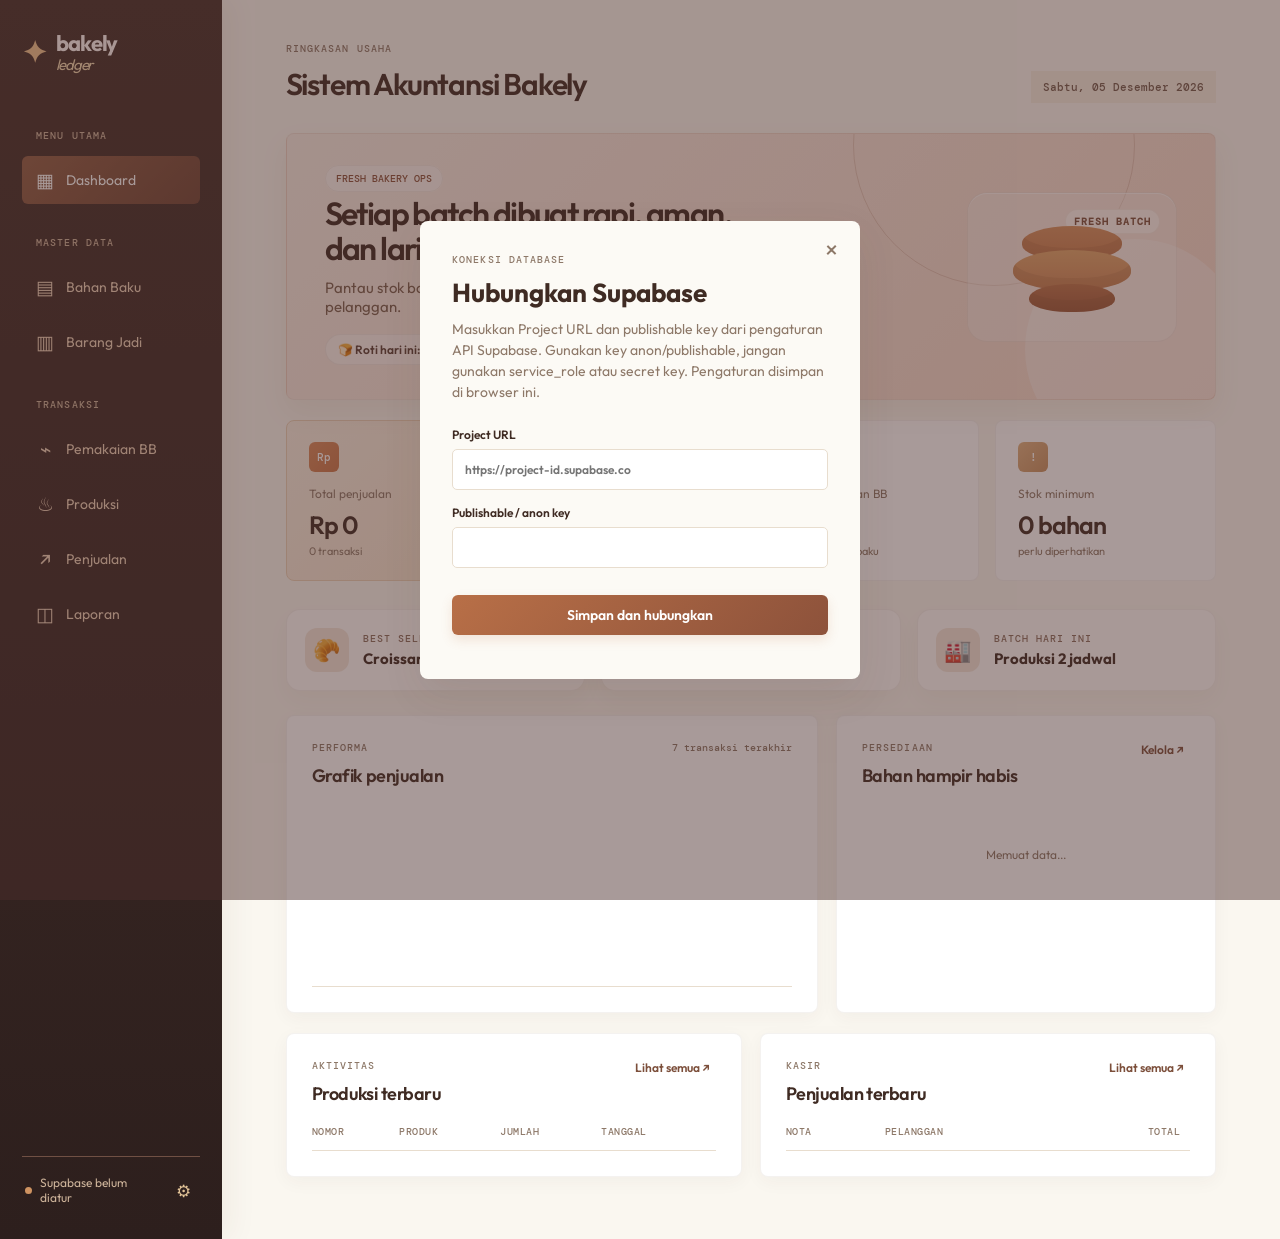
==== frontend/index.html @ 928c2d44 "update aplikasi" ====
<!doctype html>
<html lang="id">
<head>
  <meta charset="utf-8"><meta name="viewport" content="width=device-width, initial-scale=1">
  <title>Bakely | Sistem Akuntansi Bakery</title>
  <link rel="preconnect" href="https://fonts.googleapis.com"><link rel="preconnect" href="https://fonts.gstatic.com" crossorigin>
  <link href="https://fonts.googleapis.com/css2?family=DM+Mono:wght@400;500&family=Outfit:wght@400;500;600;700&display=swap" rel="stylesheet">
  <link rel="stylesheet" href="styles.css">
</head>
<body>
  <div class="shell">
    <aside class="sidebar">
      <div class="brand"><span class="brand-mark">✦</span><span>bakely<br><em>ledger</em></span></div>
      <p class="eyebrow">Menu utama</p>
      <nav class="nav-group"><button class="nav-item active" data-view="dashboard"><span>▦</span> Dashboard</button></nav>
      <p class="eyebrow nav-label">Master data</p>
      <nav class="nav-group"><button class="nav-item" data-view="bahan"><span>▤</span> Bahan Baku</button><button class="nav-item" data-view="produk"><span>▥</span> Barang Jadi</button></nav>
      <p class="eyebrow nav-label">Transaksi</p>
      <nav class="nav-group"><button class="nav-item" data-view="pemakaian"><span>⌁</span> Pemakaian BB</button><button class="nav-item" data-view="produksi"><span>♨</span> Produksi</button><button class="nav-item" data-view="penjualan"><span>↗</span> Penjualan</button><button class="nav-item" data-view="laporan"><span>◫</span> Laporan</button></nav>
      <div class="sidebar-foot"><span class="status-dot"></span><span id="connection-label">Menghubungkan...</span><button id="settings-button" title="Lihat koneksi">⚙</button></div>
    </aside>
    <main class="main-content">
      <header class="topbar"><div><p class="eyebrow" id="page-kicker">Ringkasan usaha</p><h1 id="page-title">Sistem Akuntansi Bakely</h1></div><div class="date-stamp" id="today"></div></header>

      <section id="dashboard-view" class="view active-view">
        <div class="hero-strip">
          <div class="hero-copy">
            <span class="tag">Fresh bakery ops</span>
            <h2>Setiap batch dibuat rapi, aman, dan laris.</h2>
            <p>Pantau stok bahan, produksi hari ini, sampai penjualan yang siap dibawa pelanggan.</p>
            <div class="hero-meta">
              <span>🍞 Roti hari ini: 128 pcs</span>
              <span>⏱ Jam buka: 07:00</span>
            </div>
          </div>
          <div class="hero-visual">
            <div class="mini-badge">Fresh batch</div>
            <div class="bread-illustration">
              <span class="bread-shape bread-top"></span>
              <span class="bread-shape bread-mid"></span>
              <span class="bread-shape bread-bottom"></span>
            </div>
          </div>
        </div>

        <div class="metric-grid">
          <article class="metric-card accent" data-view-link="penjualan"><div class="metric-icon">Rp</div><p>Total penjualan</p><strong id="sales-total">Rp 0</strong><small id="sales-count">0 transaksi</small></article>
          <article class="metric-card" data-view-link="produk"><div class="metric-icon mint">▥</div><p>Barang jadi tersedia</p><strong id="finished-total">0 pcs</strong><small id="product-count">0 produk aktif</small></article>
          <article class="metric-card" data-view-link="bahan"><div class="metric-icon blue">▤</div><p>Nilai persediaan BB</p><strong id="inventory-total">Rp 0</strong><small>nilai stok bahan baku</small></article>
          <article class="metric-card" data-view-link="bahan"><div class="metric-icon peach">!</div><p>Stok minimum</p><strong id="low-stock-count">0 bahan</strong><small>perlu diperhatikan</small></article>
        </div>

        <div class="feature-strip">
          <article class="feature-card warm" data-view-link="produk">
            <span class="feature-icon">🥐</span>
            <div><p>Best seller</p><strong>Croissant Butter</strong></div>
          </article>
          <article class="feature-card soft" data-view-link="bahan">
            <span class="feature-icon">📦</span>
            <div><p>Stok kritis</p><strong>3 bahan butuh cek</strong></div>
          </article>
          <article class="feature-card mint" data-view-link="produksi">
            <span class="feature-icon">🏭</span>
            <div><p>Batch hari ini</p><strong>Produksi 2 jadwal</strong></div>
          </article>
        </div>

        <div class="dashboard-grid"><section class="panel chart-panel"><div class="panel-heading"><div><p class="eyebrow">Performa</p><h3>Grafik penjualan</h3></div><span class="period-label">7 transaksi terakhir</span></div><div class="bar-chart" id="sales-chart"></div></section><section class="panel"><div class="panel-heading"><div><p class="eyebrow">Persediaan</p><h3>Bahan hampir habis</h3></div><button class="text-button" data-view-link="bahan">Kelola ↗</button></div><div id="low-stock-list" class="stock-list"><p class="empty-state">Memuat data...</p></div></section></div>
        <div class="dashboard-grid lower-grid"><section class="panel"><div class="panel-heading"><div><p class="eyebrow">Aktivitas</p><h3>Produksi terbaru</h3></div><button class="text-button" data-view-link="produksi">Lihat semua ↗</button></div><div class="table-wrap"><table><thead><tr><th>Nomor</th><th>Produk</th><th>Jumlah</th><th>Tanggal</th></tr></thead><tbody id="recent-production"></tbody></table></div></section><section class="panel"><div class="panel-heading"><div><p class="eyebrow">Kasir</p><h3>Penjualan terbaru</h3></div><button class="text-button" data-view-link="penjualan">Lihat semua ↗</button></div><div class="table-wrap"><table><thead><tr><th>Nota</th><th>Pelanggan</th><th class="align-right">Total</th></tr></thead><tbody id="recent-sales"></tbody></table></div></section></div>
      </section>

      <section id="bahan-view" class="view"><div class="section-heading"><div><p class="eyebrow">Master data</p><h2>Bahan baku</h2></div><button class="primary-button" data-open="material-modal">＋ Tambah bahan</button></div><section class="panel"><div class="table-wrap"><table><thead><tr><th>Nama bahan</th><th>Satuan</th><th>Stok</th><th>Minimum</th><th>Harga satuan</th><th>Status</th><th></th></tr></thead><tbody id="material-table"></tbody></table></div></section></section>
      <section id="produk-view" class="view"><div class="section-heading"><div><p class="eyebrow">Master data</p><h2>Barang jadi</h2></div><button class="primary-button" data-open="product-modal">＋ Tambah produk</button></div><section class="panel"><div class="table-wrap"><table><thead><tr><th>Kode</th><th>Nama produk</th><th>Harga jual</th><th>Stok</th><th>Status</th><th></th></tr></thead><tbody id="product-table"></tbody></table></div></section></section>
      <section id="pemakaian-view" class="view"><div class="section-heading"><div><p class="eyebrow">Transaksi</p><h2>Pemakaian bahan baku</h2></div><button class="primary-button" data-view-link="produksi">＋ Catat bersama produksi</button></div><section class="panel"><div class="table-wrap"><table><thead><tr><th>Produksi</th><th>Bahan baku</th><th>Jumlah terpakai</th><th>Tanggal</th></tr></thead><tbody id="usage-table"></tbody></table></div></section></section>
      <section id="produksi-view" class="view"><div class="section-heading"><div><p class="eyebrow">Transaksi</p><h2>Produksi</h2></div><button class="primary-button" data-open="production-modal">＋ Catat produksi</button></div><section class="panel"><div class="table-wrap"><table><thead><tr><th>Nomor</th><th>Barang jadi</th><th>Jumlah</th><th>Tanggal</th><th>Catatan</th></tr></thead><tbody id="production-table"></tbody></table></div></section></section>
      <section id="penjualan-view" class="view"><div class="section-heading"><div><p class="eyebrow">Transaksi</p><h2>Penjualan</h2></div><button class="primary-button" data-open="sale-modal">＋ Catat penjualan</button></div><section class="panel"><div class="table-wrap"><table><thead><tr><th>Nota</th><th>Pelanggan</th><th>Tanggal</th><th>Status</th><th class="align-right">Total</th></tr></thead><tbody id="sales-table"></tbody></table></div></section></section>

      <section id="laporan-view" class="view">
        <div class="section-heading">
          <div><p class="eyebrow">Analisis usaha</p><h2>Laporan</h2></div>
          <button class="primary-button" type="button" data-view-link="penjualan">Lihat penjualan</button>
        </div>

        <div class="report-grid">
          <article class="report-card accent" data-view-link="penjualan">
            <p>Total penjualan</p>
            <strong id="report-sales-total">Rp 0</strong>
            <small id="report-sales-count-detail">0 transaksi</small>
          </article>
          <article class="report-card" data-view-link="produksi">
            <p>Produksi</p>
            <strong id="report-production-total">0 pcs</strong>
            <small id="report-production-count">0 batch</small>
          </article>
          <article class="report-card" data-view-link="bahan">
            <p>Stok kritis</p>
            <strong id="report-low-stock-total">0 bahan</strong>
            <small>perlu restock</small>
          </article>
          <article class="report-card" data-view-link="produk">
            <p>Barang siap jual</p>
            <strong id="report-ready-product-total">0 pcs</strong>
            <small id="report-ready-product-label">stok tersedia</small>
          </article>
        </div>

        <div class="report-panels">
          <section class="panel">
            <div class="panel-heading">
              <div><p class="eyebrow">Ringkasan</p><h3>Penjualan terakhir</h3></div>
            </div>
            <div class="table-wrap">
              <table>
                <thead><tr><th>Nota</th><th>Pelanggan</th><th>Tanggal</th><th class="align-right">Total</th></tr></thead>
                <tbody id="report-sales-table"></tbody>
              </table>
            </div>
          </section>

          <section class="panel">
            <div class="panel-heading">
              <div><p class="eyebrow">Inventori</p><h3>Bahan baku perlu perhatian</h3></div>
            </div>
            <div class="table-wrap">
              <table>
                <thead><tr><th>Bahan</th><th>Stok</th><th>Minimum</th><th>Status</th></tr></thead>
                <tbody id="report-stock-table"></tbody>
              </table>
            </div>
          </section>
        </div>
      </section>
    </main>
  </div>
  <div class="modal-backdrop" id="settings-modal"><form class="modal action-form" id="settings-form"><button type="button" class="close-button" data-close-modal>×</button><p class="eyebrow">Koneksi database</p><h2>Hubungkan Supabase</h2><p class="modal-copy">Masukkan Project URL dan publishable key dari pengaturan API Supabase. Gunakan key anon/publishable, jangan gunakan service_role atau secret key. Pengaturan disimpan di browser ini.</p><label>Project URL<input id="supabase-url" type="url" placeholder="https://project-id.supabase.co" required></label><label>Publishable / anon key<input id="supabase-key" type="text" autocomplete="off" required></label><button class="primary-button" type="submit">Simpan dan hubungkan</button><p class="form-message"></p></form></div>
  <div class="modal-backdrop" id="material-modal"><form class="modal action-form"><button type="button" class="close-button" data-close-modal>×</button><p class="eyebrow">Master bahan</p><h2 id="material-modal-title">Tambah bahan baku</h2><input id="material-id" type="hidden"><label>Nama bahan<input id="material-name" required></label><div class="form-grid"><label>Satuan<input id="material-unit" value="kg" required></label><label>Stok awal<input id="material-stock" type="number" min="0" step="0.01" required></label><label>Stok minimum<input id="material-minimum" type="number" min="0" step="0.01" required></label><label>Harga satuan<input id="material-price" type="number" min="0" required></label></div><button class="primary-button" type="submit">Simpan bahan</button><p class="form-message"></p></form></div>
  <div class="modal-backdrop" id="product-modal"><form class="modal action-form"><button type="button" class="close-button" data-close-modal>×</button><p class="eyebrow">Master barang jadi</p><h2 id="product-modal-title">Tambah barang jadi</h2><input id="product-id" type="hidden"><label>Kode produk<input id="product-code" required></label><label>Nama produk<input id="product-name" required></label><div class="form-grid"><label>Harga jual<input id="product-price" type="number" min="0" required></label><label>Stok awal<input id="product-stock" type="number" min="0" required></label><label>Satuan<input id="product-unit" value="pcs" required></label></div><button class="primary-button" type="submit">Simpan produk</button><p class="form-message"></p></form></div>
  <div class="modal-backdrop" id="production-modal"><form class="modal action-form"><button type="button" class="close-button" data-close-modal>×</button><p class="eyebrow">Dapur produksi</p><h2>Catat produksi</h2><label>Nomor produksi<input id="production-number" required></label><label>Barang jadi<select id="production-product" required></select></label><label>Jumlah produksi<input id="production-amount" type="number" min="1" required></label><label>Catatan<input id="production-note"></label><div class="usage-box"><div class="panel-heading"><strong>Pemakaian bahan baku</strong><button class="text-button" type="button" id="add-usage">＋ Tambah baris</button></div><div id="usage-fields"></div></div><button class="primary-button" type="submit">Simpan produksi</button><p class="form-message"></p></form></div>
  <div class="modal-backdrop" id="sale-modal"><form class="modal action-form"><button type="button" class="close-button" data-close-modal>×</button><p class="eyebrow">Kasir</p><h2>Catat penjualan</h2><label>Nomor nota<input id="sale-number" required></label><label>Pelanggan<input id="sale-customer" value="Umum" required></label><div class="usage-box"><div class="panel-heading"><strong>Barang terjual</strong><button class="text-button" type="button" id="add-sale-item">＋ Tambah baris</button></div><div id="sale-fields"></div></div><button class="primary-button" type="submit">Simpan penjualan</button><p class="form-message"></p></form></div>
  <div class="modal-backdrop" id="sale-detail-modal"><div class="modal"><button type="button" class="close-button" data-close-modal>×</button><p class="eyebrow">Detail transaksi</p><h2 id="detail-sale-number">Detail penjualan</h2><p id="detail-sale-meta" class="modal-copy"></p><div class="table-wrap"><table><thead><tr><th>Produk</th><th>Qty</th><th>Harga</th><th class="align-right">Subtotal</th></tr></thead><tbody id="sale-detail-table"></tbody></table></div><div class="detail-total"><span>Total</span><strong id="detail-sale-total">Rp 0</strong></div></div></div>
  <div class="toast" id="toast"></div><script src="app.js"></script>
</body>
</html>
---- frontend/styles.css ----
:root{--ink:#4a2d2b;--muted:#987b78;--line:#eadbd8;--paper:#fffaf9;--cream:#f8ecec;--orange:#d87388;--orange-dark:#a84961;--mint:#ead7d7;--peach:#f5d2d7;--brown:#573532;--shadow:0 14px 40px rgba(92,48,52,.09)}
*{box-sizing:border-box}body{margin:0;background:var(--paper);color:var(--ink);font-family:Outfit,sans-serif;font-size:14px}button,input{font:inherit}.shell{min-height:100vh;display:flex}.sidebar{width:245px;background:var(--brown);color:#fff7f5;padding:30px 20px;display:flex;flex-direction:column}.brand{display:flex;align-items:center;gap:10px;font-size:20px;font-weight:700;line-height:.85;letter-spacing:-.04em}.brand em{font-size:15px;font-weight:400;color:#f4b9c2}.brand-mark{color:#f29bac;font-size:28px}.eyebrow{color:var(--muted);font:500 10px 'DM Mono',monospace;letter-spacing:.11em;text-transform:uppercase;margin:0 0 10px}.sidebar .eyebrow{color:#d4a5a7;margin:58px 14px 14px}.nav-item{display:flex;align-items:center;gap:12px;border:0;background:none;color:#eac9ca;border-radius:8px;width:100%;padding:13px 14px;text-align:left;cursor:pointer;margin-bottom:4px}.nav-item span{font-size:19px;width:18px;text-align:center}.nav-item.active,.nav-item:hover{background:#75484a;color:#fff}.sidebar-foot{border-top:1px solid #805658;margin-top:auto;padding:18px 3px 0;display:flex;align-items:center;gap:8px;color:#e8bfc1;font-size:12px}.status-dot{height:7px;width:7px;background:#f29bac;border-radius:50%}.sidebar-foot button{margin-left:auto;border:0;background:none;color:#f2c8ca;cursor:pointer;font-size:17px}.main-content{max-width:1320px;width:100%;padding:40px 5.5vw}.topbar{display:flex;justify-content:space-between;align-items:flex-end;margin-bottom:38px}.topbar h1{font-size:27px;letter-spacing:-.04em;margin:0}.date-stamp{font:500 11px 'DM Mono',monospace;color:var(--muted)}.view{display:none}.view.active-view{display:block}.hero-strip{background:#f7dfe2;min-height:185px;padding:29px 34px;display:flex;justify-content:space-between;align-items:center;position:relative;overflow:hidden}.hero-strip:after{content:'';position:absolute;width:280px;height:280px;border:1px solid rgba(168,73,97,.2);border-radius:50%;right:80px;top:-130px}.tag{color:var(--orange-dark);font:500 10px 'DM Mono',monospace;text-transform:uppercase}.hero-strip h2{font-size:26px;max-width:420px;line-height:1.08;letter-spacing:-.04em;margin:12px 0 8px}.hero-strip p{color:#89666a;margin:0}.hero-badge{background:var(--orange);color:#fff4f5;padding:15px 19px;text-align:center;font:500 10px 'DM Mono',monospace;z-index:1}.hero-badge strong{font:700 20px Outfit}.metric-grid{display:grid;grid-template-columns:repeat(3,1fr);gap:14px;margin:22px 0 34px}.metric-card{border:1px solid var(--line);background:#fff;padding:20px 22px;min-height:142px}.metric-card.accent{background:#fcecef;border-color:#f2ccd3}.metric-card p{font-size:12px;color:var(--muted);margin:14px 0 8px}.metric-card strong{display:block;font-size:25px;letter-spacing:-.04em}.metric-card small{font-size:11px;color:var(--muted)}.metric-icon{background:var(--orange);color:#fff;width:30px;height:30px;display:grid;place-items:center;font:500 11px 'DM Mono',monospace}.metric-icon.mint{background:#b8838a}.metric-icon.peach{background:#c86e7b}.content-grid{display:grid;grid-template-columns:1.5fr 1fr;gap:20px}.panel{background:#fff;border:1px solid var(--line);padding:24px}.panel-heading,.section-heading{display:flex;justify-content:space-between;align-items:flex-start}.panel h3{font-size:18px;margin:0 0 20px;letter-spacing:-.03em}.text-button{border:0;background:none;color:var(--orange-dark);font-size:12px;cursor:pointer}.table-wrap{overflow-x:auto}table{border-collapse:collapse;width:100%;min-width:400px}th{text-align:left;color:var(--muted);font:500 10px 'DM Mono',monospace;text-transform:uppercase;letter-spacing:.05em;border-bottom:1px solid var(--line);padding:0 10px 12px 0}td{border-bottom:1px solid #f3e9e8;padding:15px 10px 15px 0;color:#65494a;font-size:13px}td:first-child{font-weight:600;color:var(--ink)}.align-right{text-align:right}.empty-state{text-align:center;color:var(--muted);padding:28px 5px}.stock-list{display:grid;gap:8px}.stock-item{display:flex;justify-content:space-between;align-items:center;border-bottom:1px solid #f3e9e8;padding:8px 0}.stock-name{font-weight:600}.stock-meta{font-size:11px;color:var(--muted);margin-top:3px}.stock-warning{color:var(--orange-dark);font:500 11px 'DM Mono',monospace}.section-heading{margin-bottom:24px;align-items:center}.section-heading h2{font-size:28px;letter-spacing:-.05em;margin:0}.primary-button{border:0;background:var(--orange);color:white;padding:11px 16px;cursor:pointer;font-weight:600}.primary-button:hover{background:var(--orange-dark)}.modal-backdrop{display:none;position:fixed;inset:0;background:rgba(74,45,43,.48);place-items:center;padding:20px;z-index:2}.modal-backdrop.visible{display:grid}.modal{background:var(--paper);width:min(440px,100%);padding:32px;position:relative;box-shadow:var(--shadow)}.modal h2{font-size:26px;margin:0 0 10px}.modal-copy{color:var(--muted);line-height:1.5;margin:0 0 24px}.modal label{display:block;font-size:12px;font-weight:600;margin:15px 0}.modal input{display:block;border:1px solid var(--line);padding:12px;width:100%;margin-top:7px;background:#fff;outline-color:var(--orange)}.modal .primary-button{width:100%;margin-top:12px}.close-button{position:absolute;right:16px;top:12px;border:0;background:none;font-size:24px;color:var(--muted);cursor:pointer}.form-message{color:var(--orange-dark);font-size:12px}.toast{position:fixed;right:22px;bottom:22px;background:var(--brown);color:white;padding:13px 17px;display:none}.toast.visible{display:block}
@media(max-width:850px){.sidebar{width:72px;padding:25px 10px}.brand{justify-content:center}.brand>span:last-child,.sidebar .eyebrow,.nav-item:not(.active)::after,.nav-item{font-size:0}.nav-item{justify-content:center;padding:13px 5px}.nav-item span{font-size:19px}.sidebar-foot{justify-content:center}.sidebar-foot span:not(.status-dot),.sidebar-foot button{display:none}.main-content{padding:28px 22px}.content-grid{grid-template-columns:1fr}.hero-strip h2{font-size:22px}.metric-grid{gap:8px}.metric-card{padding:15px}.metric-card strong{font-size:19px}.topbar h1{font-size:22px}}
@media(max-width:560px){.main-content{padding:25px 15px}.metric-grid{grid-template-columns:1fr}.hero-strip{padding:23px;min-height:190px}.hero-badge{align-self:flex-start}.topbar{display:block}.date-stamp{margin-top:12px}.section-heading{display:block}.section-heading .primary-button{margin-top:16px}}
.nav-label{margin-top:28px!important}.nav-group{display:grid;gap:3px}.dashboard-grid{display:grid;grid-template-columns:1.4fr 1fr;gap:20px;margin-bottom:20px}.lower-grid{grid-template-columns:1fr 1fr}.period-label{font:500 10px 'DM Mono',monospace;color:var(--muted)}.bar-chart{height:180px;display:flex;align-items:end;gap:14px;border-bottom:1px solid var(--line);padding:18px 5px 0}.bar-wrap{height:100%;flex:1;display:flex;flex-direction:column;justify-content:end;align-items:center;gap:8px}.bar{width:100%;max-width:34px;background:var(--orange);min-height:8px}.bar-wrap small{font:10px 'DM Mono',monospace;color:var(--muted)}.metric-grid{grid-template-columns:repeat(4,1fr)}.metric-icon.blue{background:#8399a8}.row-actions{white-space:nowrap;text-align:right}.row-actions button,.remove-row{border:0;background:none;color:var(--orange-dark);cursor:pointer;font-size:11px;margin-left:8px}.row-actions button:last-child{color:var(--muted)}.tag-muted{background:#eee9e1!important;color:var(--muted)!important}.modal select{display:block;border:1px solid var(--line);padding:12px;width:100%;margin-top:7px;background:#fff}.form-grid{display:grid;grid-template-columns:1fr 1fr;gap:0 12px}.usage-box{background:#f5f1e9;padding:14px;margin:14px 0}.usage-box .panel-heading{align-items:center;margin-bottom:10px}.dynamic-row{display:grid;grid-template-columns:1fr 100px 24px;gap:6px;margin-top:7px}.dynamic-row select,.dynamic-row input{width:100%;padding:9px;border:1px solid var(--line);background:#fff}.dynamic-row .remove-row{margin:0;padding:0}.modal{max-height:90vh;overflow:auto}@media(max-width:850px){.dashboard-grid,.lower-grid{grid-template-columns:1fr}.metric-grid{grid-template-columns:repeat(2,1fr)}}
:root{--ink:#3f2b23;--muted:#8d7868;--line:#e8ddce;--paper:#fcfaf5;--cream:#f4ecdf;--orange:#b86f47;--orange-dark:#895039;--mint:#d7dfca;--peach:#eed9b8;--brown:#4a3027;--shadow:0 14px 40px rgba(78,51,37,.09)}
body{background:#faf7f0}.sidebar{background:var(--brown)}.brand em{color:#e2b878}.brand-mark{color:#e2b878}.sidebar .eyebrow{color:#cdb39a}.nav-item{color:#dcc9b5}.nav-item.active,.nav-item:hover{background:#694638;color:#fffaf2}.sidebar-foot{border-color:#705044;color:#cdb39a}.sidebar-foot button{color:#e2c397}.status-dot{background:#e2b878}.hero-strip{background:#efe2d0}.hero-strip:after{border-color:rgba(137,80,57,.2)}.hero-strip p{color:#826d5a}.hero-badge{background:var(--orange);color:#fff7ee}.metric-card.accent{background:#f6ead8;border-color:#ead2b7}.metric-icon.mint{background:#879875}.metric-icon.peach{background:#cf9361}.metric-icon.blue{background:#87999a}.panel{box-shadow:0 8px 22px rgba(78,51,37,.035)}.bar{background:var(--orange)}.tag{color:var(--orange-dark)}.tag-muted{background:#eee8de!important;color:var(--muted)!important}.usage-box{background:#f5ede2}.toast{background:var(--brown)}
.table-link{border:0;background:none;color:var(--orange-dark);font-weight:600;padding:0;cursor:pointer}.table-link:hover{text-decoration:underline}.stock-ok{color:#6e8961;font:500 11px 'DM Mono',monospace}.stock-minimum{color:#b27a3d;font:500 11px 'DM Mono',monospace}.detail-total{display:flex;justify-content:space-between;border-top:1px solid var(--line);margin-top:18px;padding-top:16px;font-weight:600}.detail-total strong{color:var(--orange-dark)}
.sidebar{width:264px;padding:34px 22px;box-shadow:8px 0 28px rgba(78,51,37,.06)}.brand{font-size:22px;letter-spacing:-.05em}.brand-mark{font-size:30px}.main-content{max-width:1440px;padding:42px clamp(24px,5vw,76px)}.topbar{margin-bottom:30px}.topbar h1{font-size:30px;font-weight:600}.date-stamp{background:#f4ecdf;padding:9px 12px;color:#72594b}.hero-strip{border-radius:8px;padding:34px 38px;box-shadow:0 12px 28px rgba(132,86,52,.08)}.hero-strip h2{font-size:30px;font-weight:600}.hero-badge{border-radius:6px;box-shadow:0 8px 18px rgba(137,80,57,.18)}.metric-grid{gap:16px;margin:20px 0 28px}.metric-card{border-radius:8px;padding:21px 22px;transition:transform .18s ease,box-shadow .18s ease}.metric-card:hover{transform:translateY(-2px);box-shadow:0 10px 24px rgba(78,51,37,.08)}.metric-card strong{font-weight:600}.metric-icon{border-radius:6px}.dashboard-grid{gap:18px}.panel{border-radius:8px;padding:25px;box-shadow:0 5px 18px rgba(78,51,37,.045)}.panel h3{font-weight:600}.primary-button{border-radius:6px;box-shadow:0 5px 12px rgba(184,111,71,.16);transition:background .18s ease,transform .18s ease,box-shadow .18s ease}.primary-button:hover{transform:translateY(-1px);box-shadow:0 8px 17px rgba(184,111,71,.22)}.text-button,.row-actions button,.table-link{font-weight:600}.nav-item{border-radius:6px;transition:background .18s ease,color .18s ease;padding:12px 14px}.section-heading h2{font-weight:600}.modal{border-radius:8px}.modal input,.modal select{border-radius:5px}.bar-chart{padding-top:22px}.bar{border-radius:4px 4px 0 0;transition:opacity .18s ease,transform .18s ease}.bar:hover{opacity:.78;transform:scaleY(1.03);transform-origin:bottom}.empty-state{font-size:12px}

.hero-strip{background:linear-gradient(135deg,#f8eee6 0%,#f5d7c8 100%);position:relative;overflow:hidden;border:1px solid rgba(121,88,63,.08)}
.hero-strip:before{content:"";position:absolute;inset:auto -30px -60px auto;width:220px;height:220px;border-radius:50%;background:rgba(255,255,255,.32)}
.hero-copy{position:relative;z-index:1;max-width:640px}
.hero-copy h2{margin:10px 0 12px;font-size:32px;line-height:1.1;letter-spacing:-.05em;color:#3d2a22}
.hero-copy p{margin:0;color:#7a5f4e;max-width:540px;font-size:15px}
.hero-meta{display:flex;flex-wrap:wrap;gap:12px;margin-top:18px}
.hero-meta span{display:inline-flex;align-items:center;background:rgba(255,255,255,.45);backdrop-filter:blur(4px);color:#5a3f35;border:1px solid rgba(90,63,53,.07);padding:7px 12px;border-radius:999px;font-size:12px;font-weight:600}
.hero-visual{position:relative;z-index:1;display:flex;align-items:center;justify-content:center;width:210px;height:150px;background:rgba(255,255,255,.28);border:1px solid rgba(120,89,66,.08);border-radius:20px;box-shadow:inset 0 1px 0 rgba(255,255,255,.6)}
.mini-badge{position:absolute;top:16px;right:16px;background:#fff5ef;border:1px solid rgba(143,88,58,.08);color:#7c4f3b;font:600 10px 'DM Mono',monospace;letter-spacing:.1em;text-transform:uppercase;padding:5px 8px;border-radius:999px}
.bread-illustration{position:relative;width:130px;height:90px}
.bread-shape{position:absolute;left:50%;transform:translateX(-50%);display:block;border-radius:50% 50% 45% 45%;background:linear-gradient(180deg,#d7905d 0%,#c77b4f 100%);box-shadow:inset 0 -12px 0 rgba(126,73,42,.15)}
.bread-top{width:100px;height:34px;top:4px}
.bread-mid{width:118px;height:40px;top:28px;background:linear-gradient(180deg,#e0a56a 0%,#cf8558 100%)}
.bread-bottom{width:86px;height:28px;bottom:0;background:linear-gradient(180deg,#ba7147 0%,#9f5a3b 100%)}
.feature-strip{display:grid;grid-template-columns:repeat(3,1fr);gap:16px;margin:20px 0 24px}
.feature-card{display:flex;align-items:center;gap:14px;background:#fffdfb;border:1px solid rgba(132,91,58,.08);padding:18px 18px;border-radius:14px;box-shadow:0 10px 22px rgba(88,58,37,.04);cursor:pointer;transition:transform .18s ease, box-shadow .18s ease}
.feature-card:hover,.metric-card:hover,.report-card:hover{transform:translateY(-2px);box-shadow:0 12px 20px rgba(84,56,38,.08)}
.feature-card warm{background:#fff4ea}.feature-card soft{background:#fffaf2}.feature-card mint{background:#edf3ea}
.feature-icon{display:grid;place-items:center;width:44px;height:44px;border-radius:12px;background:#f3e7db;font-size:22px}
.feature-card p{margin:0 0 4px;color:#8a6d5d;font:500 10px 'DM Mono',monospace;letter-spacing:.1em;text-transform:uppercase}
.feature-card strong{color:#3d2a22;font-size:15px}
.report-grid{display:grid;grid-template-columns:repeat(4,1fr);gap:16px;margin:20px 0 22px}
.report-card{background:#fffdfb;border:1px solid rgba(126,94,72,.08);padding:18px 20px;border-radius:14px;cursor:pointer;transition:transform .18s ease, box-shadow .18s ease}
.report-card.accent{background:linear-gradient(135deg,#f9efe3 0%,#f8e1c7 100%)}
.report-card p{margin:0 0 6px;color:#8b6d59;font:500 10px 'DM Mono',monospace;letter-spacing:.12em;text-transform:uppercase}
.report-card strong{display:block;color:#2f221d;font-size:26px;letter-spacing:-.04em;margin-bottom:5px}
.report-card small{color:#7a604f}
.report-panels{display:grid;grid-template-columns:1.2fr 1fr;gap:18px}

@media(max-width:900px){
  .hero-strip{flex-direction:column;align-items:flex-start;gap:20px}
  .hero-visual{width:100%;max-width:240px}
  .feature-strip,.report-grid,.report-panels{grid-template-columns:1fr}
}

.sidebar{background:linear-gradient(180deg,#422d28 0%,#2d1f1d 100%)}
.brand-mark{color:#f1c38d}
.brand em{color:#f3d9b0}
.nav-item{color:#f0d4ba}.nav-item.active,.nav-item:hover{background:linear-gradient(135deg,#8f5d43,#6d4334);color:#fff}
.hero-strip .tag{background:rgba(255,255,255,.45);padding:6px 10px;border-radius:999px;border:1px solid rgba(125,93,70,.08)}
.metric-card.accent{background:linear-gradient(135deg,#f9efe3 0%,#f5e2cc 100%)}
.metric-icon{background:linear-gradient(135deg,#d9895a,#ca764a)}
.metric-icon.mint{background:linear-gradient(135deg,#8ea57d,#748d65)}
.metric-icon.blue{background:linear-gradient(135deg,#a2b6c9,#7e95ab)}
.metric-icon.peach{background:linear-gradient(135deg,#dfb180,#c68f60)}
.panel, .metric-card, .feature-card{border:1px solid rgba(119,86,67,.08)}
.primary-button{background:linear-gradient(135deg,#b86f47 0%,#8d523b 100%);color:#fff;border:none}
.text-button{color:#7c4f3b}
.table-link{color:#7a4d3d}
.sidebar-foot .status-dot{background:#79a267}
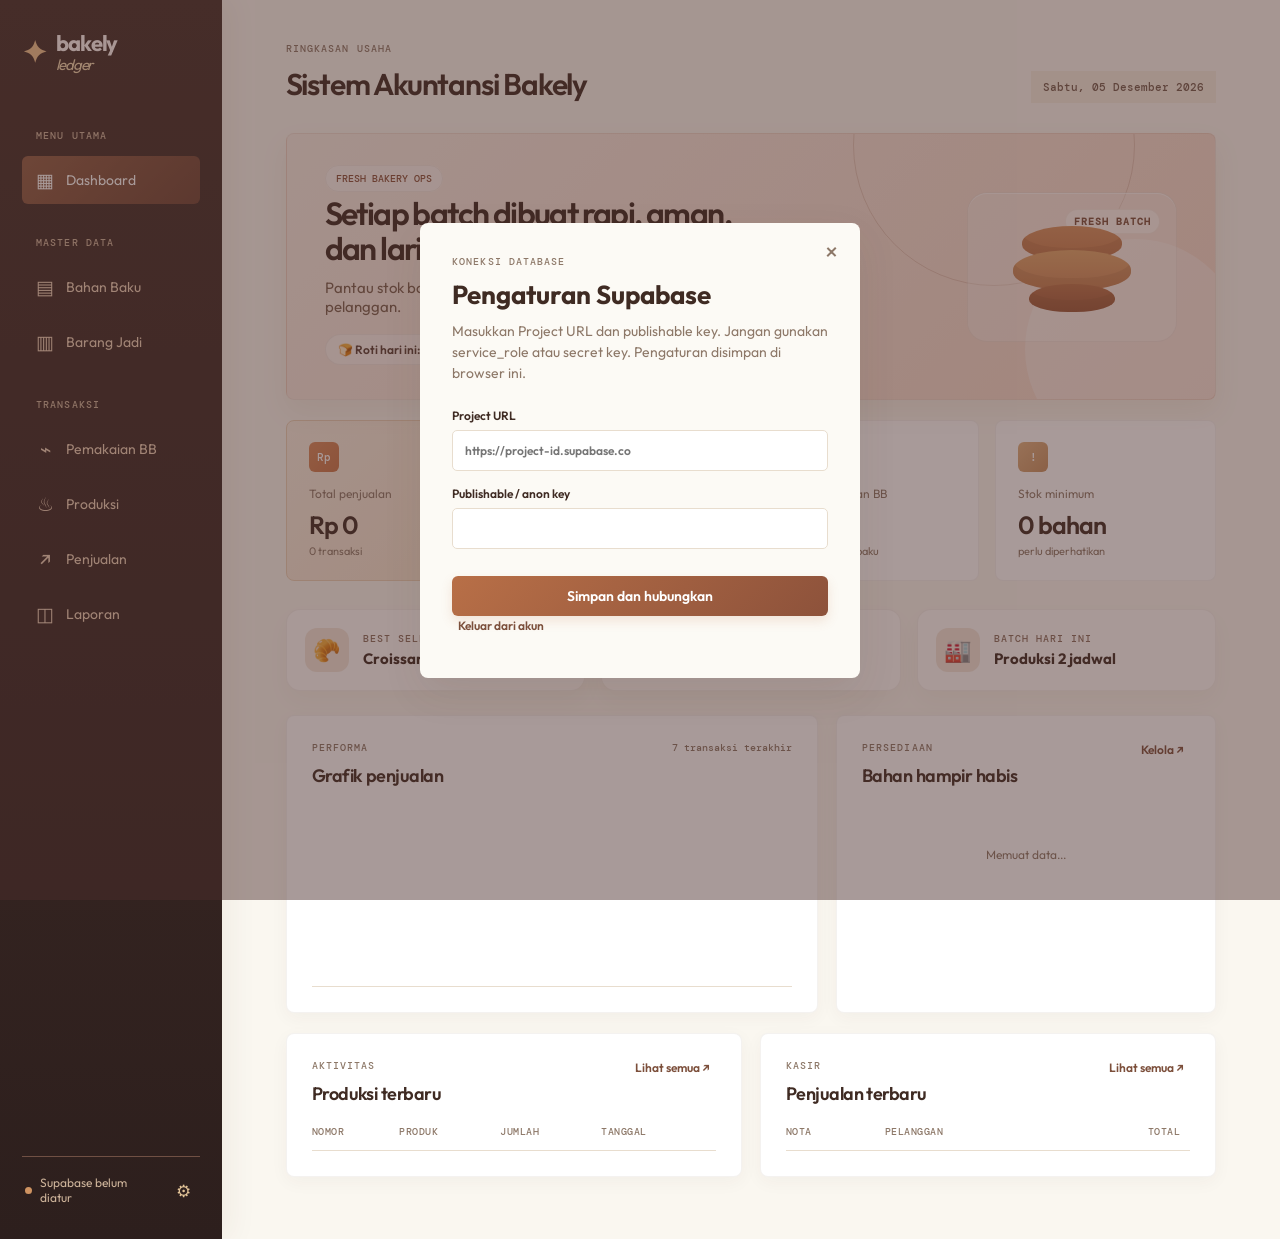
==== commit 6c348120: "Secure bakery accounting app and reports" ====
--- a/frontend/index.html
+++ b/frontend/index.html
@@ -132,12 +132,13 @@
       </section>
     </main>
   </div>
-  <div class="modal-backdrop" id="settings-modal"><form class="modal action-form" id="settings-form"><button type="button" class="close-button" data-close-modal>×</button><p class="eyebrow">Koneksi database</p><h2>Hubungkan Supabase</h2><p class="modal-copy">Masukkan Project URL dan publishable key dari pengaturan API Supabase. Gunakan key anon/publishable, jangan gunakan service_role atau secret key. Pengaturan disimpan di browser ini.</p><label>Project URL<input id="supabase-url" type="url" placeholder="https://project-id.supabase.co" required></label><label>Publishable / anon key<input id="supabase-key" type="text" autocomplete="off" required></label><button class="primary-button" type="submit">Simpan dan hubungkan</button><p class="form-message"></p></form></div>
+  <div class="modal-backdrop" id="login-modal"><form class="modal action-form" id="login-form"><button type="button" class="close-button" data-close-modal>×</button><p class="eyebrow">Akses sistem</p><h2>Masuk ke Bakely</h2><p class="modal-copy">Masuk dengan akun Supabase yang sudah diizinkan oleh administrator.</p><label>Email<input id="login-email" type="email" autocomplete="username" required></label><label>Password<input id="login-password" type="password" autocomplete="current-password" required></label><button class="primary-button" type="submit">Masuk</button><p class="form-message"></p></form></div>
+  <div class="modal-backdrop" id="settings-modal"><form class="modal action-form" id="settings-form"><button type="button" class="close-button" data-close-modal>×</button><p class="eyebrow">Koneksi database</p><h2>Pengaturan Supabase</h2><p class="modal-copy">Masukkan Project URL dan publishable key. Jangan gunakan service_role atau secret key. Pengaturan disimpan di browser ini.</p><label>Project URL<input id="supabase-url" type="url" placeholder="https://project-id.supabase.co" required></label><label>Publishable / anon key<input id="supabase-key" type="text" autocomplete="off" required></label><button class="primary-button" type="submit">Simpan dan hubungkan</button><button class="text-button" id="signout-button" type="button">Keluar dari akun</button><p class="form-message"></p></form></div>
   <div class="modal-backdrop" id="material-modal"><form class="modal action-form"><button type="button" class="close-button" data-close-modal>×</button><p class="eyebrow">Master bahan</p><h2 id="material-modal-title">Tambah bahan baku</h2><input id="material-id" type="hidden"><label>Nama bahan<input id="material-name" required></label><div class="form-grid"><label>Satuan<input id="material-unit" value="kg" required></label><label>Stok awal<input id="material-stock" type="number" min="0" step="0.01" required></label><label>Stok minimum<input id="material-minimum" type="number" min="0" step="0.01" required></label><label>Harga satuan<input id="material-price" type="number" min="0" required></label></div><button class="primary-button" type="submit">Simpan bahan</button><p class="form-message"></p></form></div>
   <div class="modal-backdrop" id="product-modal"><form class="modal action-form"><button type="button" class="close-button" data-close-modal>×</button><p class="eyebrow">Master barang jadi</p><h2 id="product-modal-title">Tambah barang jadi</h2><input id="product-id" type="hidden"><label>Kode produk<input id="product-code" required></label><label>Nama produk<input id="product-name" required></label><div class="form-grid"><label>Harga jual<input id="product-price" type="number" min="0" required></label><label>Stok awal<input id="product-stock" type="number" min="0" required></label><label>Satuan<input id="product-unit" value="pcs" required></label></div><button class="primary-button" type="submit">Simpan produk</button><p class="form-message"></p></form></div>
   <div class="modal-backdrop" id="production-modal"><form class="modal action-form"><button type="button" class="close-button" data-close-modal>×</button><p class="eyebrow">Dapur produksi</p><h2>Catat produksi</h2><label>Nomor produksi<input id="production-number" required></label><label>Barang jadi<select id="production-product" required></select></label><label>Jumlah produksi<input id="production-amount" type="number" min="1" required></label><label>Catatan<input id="production-note"></label><div class="usage-box"><div class="panel-heading"><strong>Pemakaian bahan baku</strong><button class="text-button" type="button" id="add-usage">＋ Tambah baris</button></div><div id="usage-fields"></div></div><button class="primary-button" type="submit">Simpan produksi</button><p class="form-message"></p></form></div>
-  <div class="modal-backdrop" id="sale-modal"><form class="modal action-form"><button type="button" class="close-button" data-close-modal>×</button><p class="eyebrow">Kasir</p><h2>Catat penjualan</h2><label>Nomor nota<input id="sale-number" required></label><label>Pelanggan<input id="sale-customer" value="Umum" required></label><div class="usage-box"><div class="panel-heading"><strong>Barang terjual</strong><button class="text-button" type="button" id="add-sale-item">＋ Tambah baris</button></div><div id="sale-fields"></div></div><button class="primary-button" type="submit">Simpan penjualan</button><p class="form-message"></p></form></div>
+  <div class="modal-backdrop" id="sale-modal"><form class="modal action-form"><button type="button" class="close-button" data-close-modal>×</button><p class="eyebrow">Kasir</p><h2>Catat penjualan</h2><label>Nomor nota<input id="sale-number" required></label><label>Pelanggan<input id="sale-customer" value="Umum" required></label><label>Status pembayaran<select id="sale-status" required><option value="lunas">Lunas</option><option value="piutang">Piutang</option></select></label><div class="usage-box"><div class="panel-heading"><strong>Barang terjual</strong><button class="text-button" type="button" id="add-sale-item">＋ Tambah baris</button></div><div id="sale-fields"></div></div><button class="primary-button" type="submit">Simpan penjualan</button><p class="form-message"></p></form></div>
   <div class="modal-backdrop" id="sale-detail-modal"><div class="modal"><button type="button" class="close-button" data-close-modal>×</button><p class="eyebrow">Detail transaksi</p><h2 id="detail-sale-number">Detail penjualan</h2><p id="detail-sale-meta" class="modal-copy"></p><div class="table-wrap"><table><thead><tr><th>Produk</th><th>Qty</th><th>Harga</th><th class="align-right">Subtotal</th></tr></thead><tbody id="sale-detail-table"></tbody></table></div><div class="detail-total"><span>Total</span><strong id="detail-sale-total">Rp 0</strong></div></div></div>
-  <div class="toast" id="toast"></div><script src="app.js"></script>
+  <div class="toast" id="toast"></div><script src="app.js?v=20260928-5"></script>
 </body>
 </html>
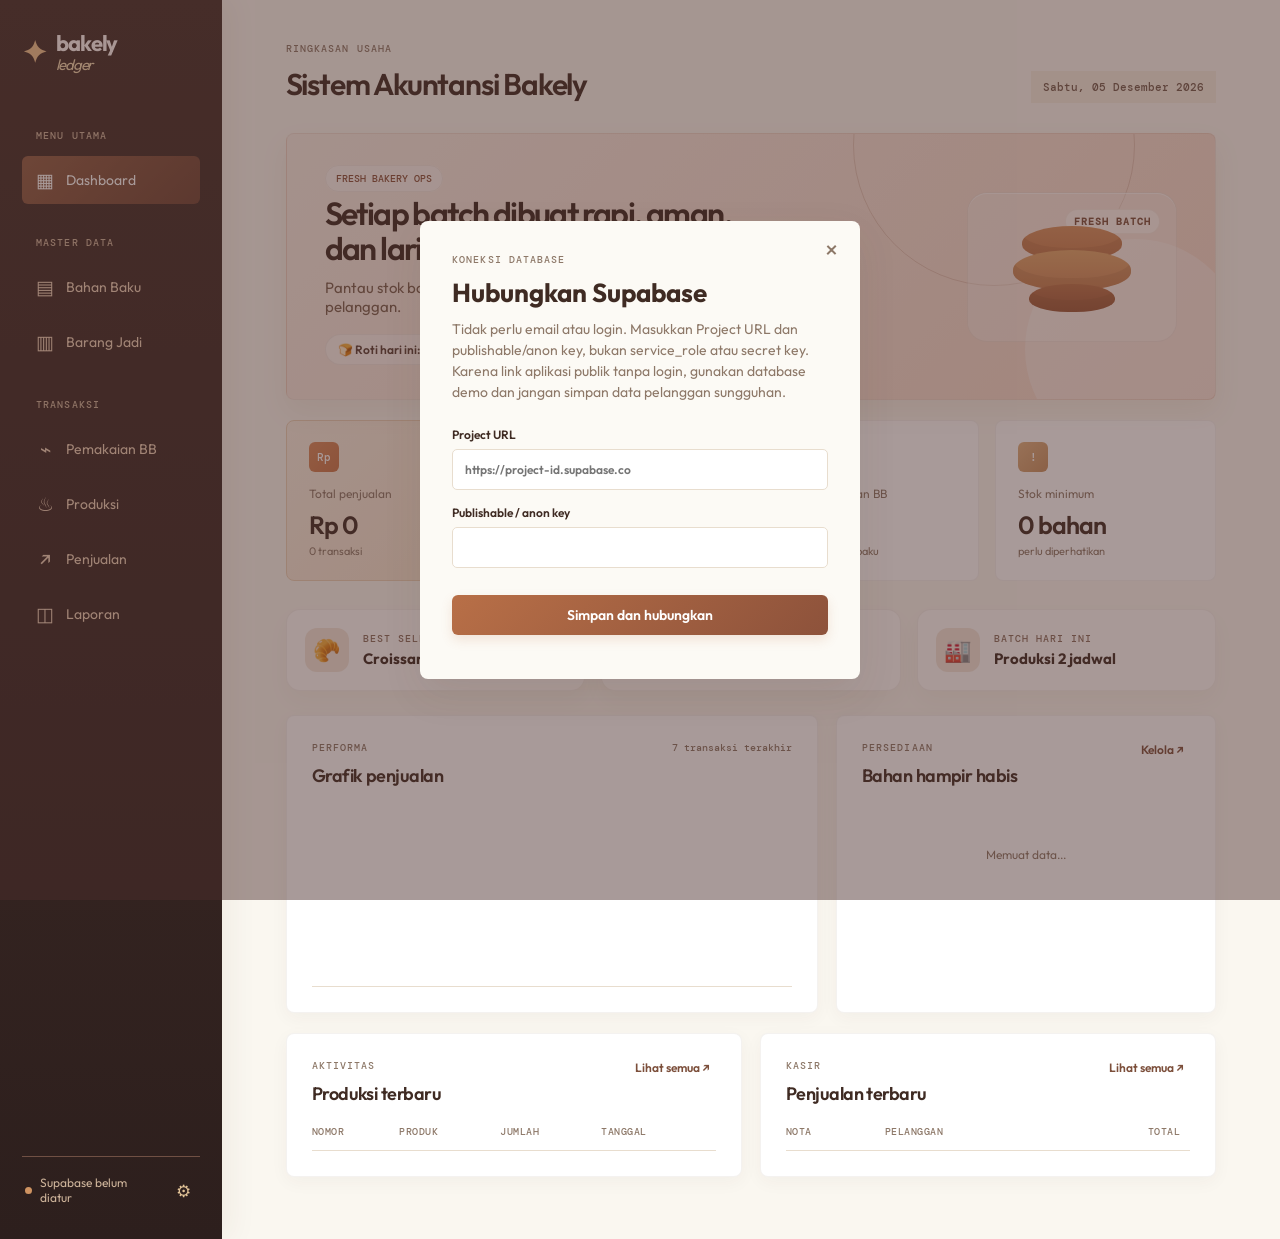
==== commit 487cac31: "Remove required Supabase login" ====
--- a/frontend/index.html
+++ b/frontend/index.html
@@ -132,13 +132,12 @@
       </section>
     </main>
   </div>
-  <div class="modal-backdrop" id="login-modal"><form class="modal action-form" id="login-form"><button type="button" class="close-button" data-close-modal>×</button><p class="eyebrow">Akses sistem</p><h2>Masuk ke Bakely</h2><p class="modal-copy">Masuk dengan akun Supabase yang sudah diizinkan oleh administrator.</p><label>Email<input id="login-email" type="email" autocomplete="username" required></label><label>Password<input id="login-password" type="password" autocomplete="current-password" required></label><button class="primary-button" type="submit">Masuk</button><p class="form-message"></p></form></div>
-  <div class="modal-backdrop" id="settings-modal"><form class="modal action-form" id="settings-form"><button type="button" class="close-button" data-close-modal>×</button><p class="eyebrow">Koneksi database</p><h2>Pengaturan Supabase</h2><p class="modal-copy">Masukkan Project URL dan publishable key. Jangan gunakan service_role atau secret key. Pengaturan disimpan di browser ini.</p><label>Project URL<input id="supabase-url" type="url" placeholder="https://project-id.supabase.co" required></label><label>Publishable / anon key<input id="supabase-key" type="text" autocomplete="off" required></label><button class="primary-button" type="submit">Simpan dan hubungkan</button><button class="text-button" id="signout-button" type="button">Keluar dari akun</button><p class="form-message"></p></form></div>
+  <div class="modal-backdrop" id="settings-modal"><form class="modal action-form" id="settings-form"><button type="button" class="close-button" data-close-modal>×</button><p class="eyebrow">Koneksi database</p><h2>Hubungkan Supabase</h2><p class="modal-copy">Tidak perlu email atau login. Masukkan Project URL dan publishable/anon key, bukan service_role atau secret key. Karena link aplikasi publik tanpa login, gunakan database demo dan jangan simpan data pelanggan sungguhan.</p><label>Project URL<input id="supabase-url" type="url" placeholder="https://project-id.supabase.co" required></label><label>Publishable / anon key<input id="supabase-key" type="text" autocomplete="off" required></label><button class="primary-button" type="submit">Simpan dan hubungkan</button><p class="form-message"></p></form></div>
   <div class="modal-backdrop" id="material-modal"><form class="modal action-form"><button type="button" class="close-button" data-close-modal>×</button><p class="eyebrow">Master bahan</p><h2 id="material-modal-title">Tambah bahan baku</h2><input id="material-id" type="hidden"><label>Nama bahan<input id="material-name" required></label><div class="form-grid"><label>Satuan<input id="material-unit" value="kg" required></label><label>Stok awal<input id="material-stock" type="number" min="0" step="0.01" required></label><label>Stok minimum<input id="material-minimum" type="number" min="0" step="0.01" required></label><label>Harga satuan<input id="material-price" type="number" min="0" required></label></div><button class="primary-button" type="submit">Simpan bahan</button><p class="form-message"></p></form></div>
   <div class="modal-backdrop" id="product-modal"><form class="modal action-form"><button type="button" class="close-button" data-close-modal>×</button><p class="eyebrow">Master barang jadi</p><h2 id="product-modal-title">Tambah barang jadi</h2><input id="product-id" type="hidden"><label>Kode produk<input id="product-code" required></label><label>Nama produk<input id="product-name" required></label><div class="form-grid"><label>Harga jual<input id="product-price" type="number" min="0" required></label><label>Stok awal<input id="product-stock" type="number" min="0" required></label><label>Satuan<input id="product-unit" value="pcs" required></label></div><button class="primary-button" type="submit">Simpan produk</button><p class="form-message"></p></form></div>
   <div class="modal-backdrop" id="production-modal"><form class="modal action-form"><button type="button" class="close-button" data-close-modal>×</button><p class="eyebrow">Dapur produksi</p><h2>Catat produksi</h2><label>Nomor produksi<input id="production-number" required></label><label>Barang jadi<select id="production-product" required></select></label><label>Jumlah produksi<input id="production-amount" type="number" min="1" required></label><label>Catatan<input id="production-note"></label><div class="usage-box"><div class="panel-heading"><strong>Pemakaian bahan baku</strong><button class="text-button" type="button" id="add-usage">＋ Tambah baris</button></div><div id="usage-fields"></div></div><button class="primary-button" type="submit">Simpan produksi</button><p class="form-message"></p></form></div>
   <div class="modal-backdrop" id="sale-modal"><form class="modal action-form"><button type="button" class="close-button" data-close-modal>×</button><p class="eyebrow">Kasir</p><h2>Catat penjualan</h2><label>Nomor nota<input id="sale-number" required></label><label>Pelanggan<input id="sale-customer" value="Umum" required></label><label>Status pembayaran<select id="sale-status" required><option value="lunas">Lunas</option><option value="piutang">Piutang</option></select></label><div class="usage-box"><div class="panel-heading"><strong>Barang terjual</strong><button class="text-button" type="button" id="add-sale-item">＋ Tambah baris</button></div><div id="sale-fields"></div></div><button class="primary-button" type="submit">Simpan penjualan</button><p class="form-message"></p></form></div>
   <div class="modal-backdrop" id="sale-detail-modal"><div class="modal"><button type="button" class="close-button" data-close-modal>×</button><p class="eyebrow">Detail transaksi</p><h2 id="detail-sale-number">Detail penjualan</h2><p id="detail-sale-meta" class="modal-copy"></p><div class="table-wrap"><table><thead><tr><th>Produk</th><th>Qty</th><th>Harga</th><th class="align-right">Subtotal</th></tr></thead><tbody id="sale-detail-table"></tbody></table></div><div class="detail-total"><span>Total</span><strong id="detail-sale-total">Rp 0</strong></div></div></div>
-  <div class="toast" id="toast"></div><script src="app.js?v=20260928-5"></script>
+  <div class="toast" id="toast"></div><script src="app.js?v=20260928-6"></script>
 </body>
 </html>
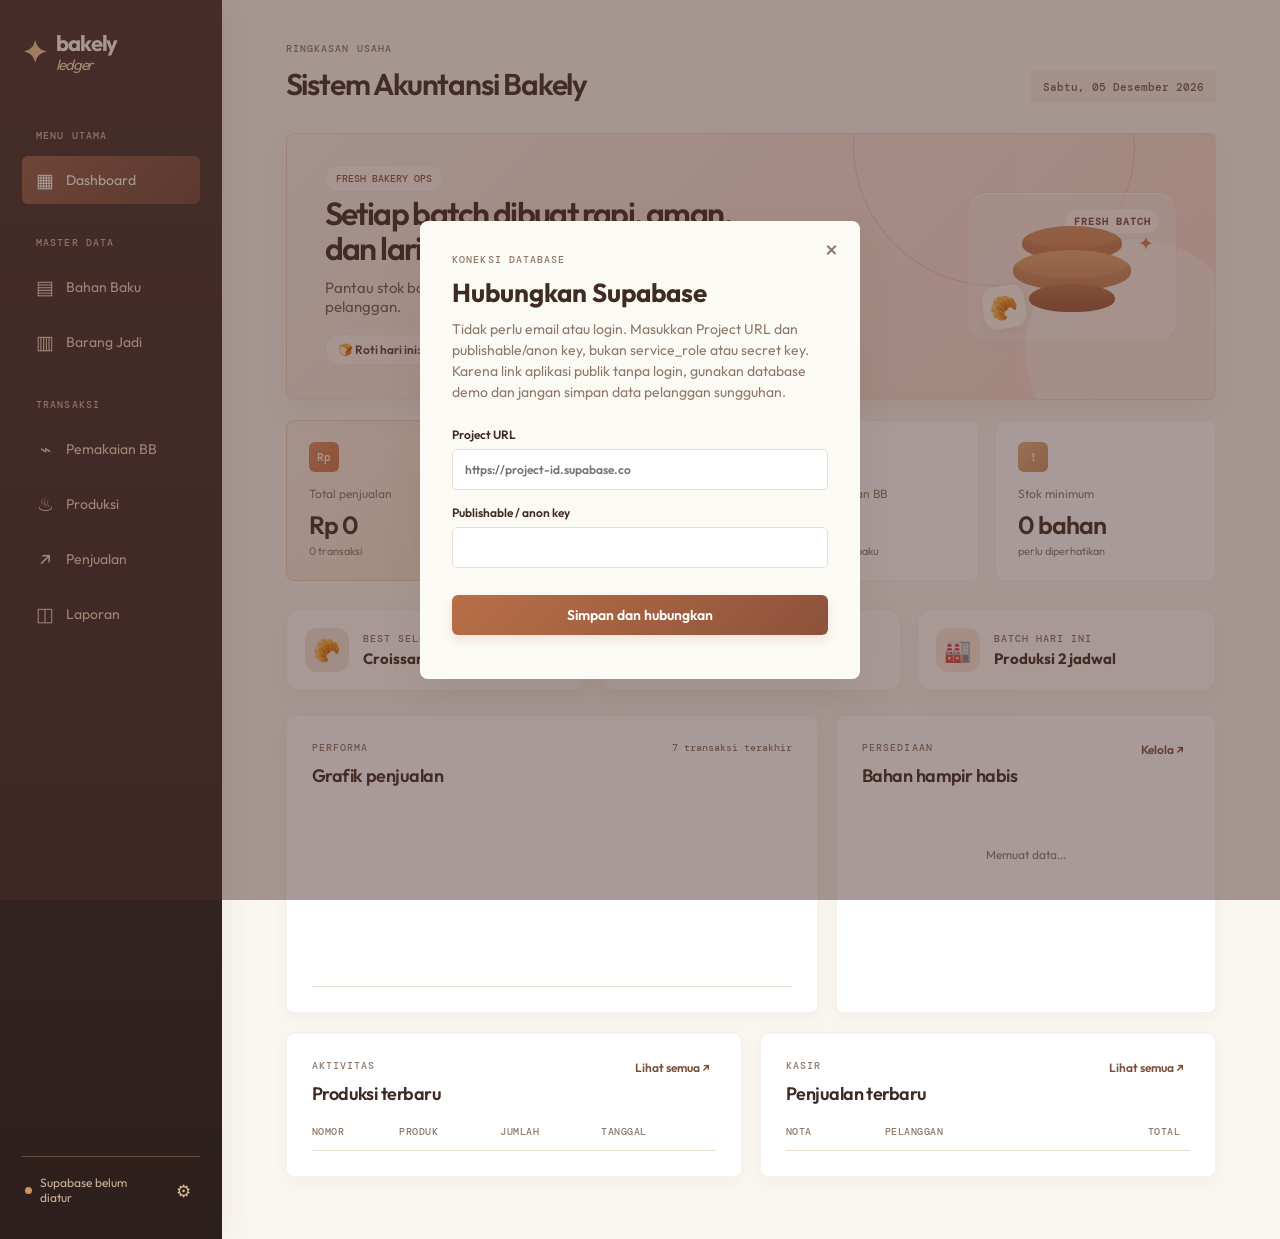
==== commit 996ad2c4: "Add playful mobile navigation" ====
--- a/frontend/index.html
+++ b/frontend/index.html
@@ -5,11 +5,11 @@
   <title>Bakely | Sistem Akuntansi Bakery</title>
   <link rel="preconnect" href="https://fonts.googleapis.com"><link rel="preconnect" href="https://fonts.gstatic.com" crossorigin>
   <link href="https://fonts.googleapis.com/css2?family=DM+Mono:wght@400;500&family=Outfit:wght@400;500;600;700&display=swap" rel="stylesheet">
-  <link rel="stylesheet" href="styles.css">
+  <link rel="stylesheet" href="styles.css?v=20260928-8">
 </head>
 <body>
   <div class="shell">
-    <aside class="sidebar">
+    <aside class="sidebar" id="sidebar">
       <div class="brand"><span class="brand-mark">✦</span><span>bakely<br><em>ledger</em></span></div>
       <p class="eyebrow">Menu utama</p>
       <nav class="nav-group"><button class="nav-item active" data-view="dashboard"><span>▦</span> Dashboard</button></nav>
@@ -19,8 +19,9 @@
       <nav class="nav-group"><button class="nav-item" data-view="pemakaian"><span>⌁</span> Pemakaian BB</button><button class="nav-item" data-view="produksi"><span>♨</span> Produksi</button><button class="nav-item" data-view="penjualan"><span>↗</span> Penjualan</button><button class="nav-item" data-view="laporan"><span>◫</span> Laporan</button></nav>
       <div class="sidebar-foot"><span class="status-dot"></span><span id="connection-label">Menghubungkan...</span><button id="settings-button" title="Lihat koneksi">⚙</button></div>
     </aside>
+    <button class="sidebar-backdrop" id="sidebar-backdrop" type="button" aria-label="Tutup menu"></button>
     <main class="main-content">
-      <header class="topbar"><div><p class="eyebrow" id="page-kicker">Ringkasan usaha</p><h1 id="page-title">Sistem Akuntansi Bakely</h1></div><div class="date-stamp" id="today"></div></header>
+      <header class="topbar"><button class="menu-toggle" id="menu-toggle" type="button" aria-label="Buka menu" aria-expanded="false" aria-controls="sidebar"><span id="menu-icon" aria-hidden="true">☰</span></button><div><p class="eyebrow" id="page-kicker">Ringkasan usaha</p><h1 id="page-title">Sistem Akuntansi Bakely</h1></div><div class="date-stamp" id="today"></div></header>
 
       <section id="dashboard-view" class="view active-view">
         <div class="hero-strip">
@@ -136,8 +137,8 @@
   <div class="modal-backdrop" id="material-modal"><form class="modal action-form"><button type="button" class="close-button" data-close-modal>×</button><p class="eyebrow">Master bahan</p><h2 id="material-modal-title">Tambah bahan baku</h2><input id="material-id" type="hidden"><label>Nama bahan<input id="material-name" required></label><div class="form-grid"><label>Satuan<input id="material-unit" value="kg" required></label><label>Stok awal<input id="material-stock" type="number" min="0" step="0.01" required></label><label>Stok minimum<input id="material-minimum" type="number" min="0" step="0.01" required></label><label>Harga satuan<input id="material-price" type="number" min="0" required></label></div><button class="primary-button" type="submit">Simpan bahan</button><p class="form-message"></p></form></div>
   <div class="modal-backdrop" id="product-modal"><form class="modal action-form"><button type="button" class="close-button" data-close-modal>×</button><p class="eyebrow">Master barang jadi</p><h2 id="product-modal-title">Tambah barang jadi</h2><input id="product-id" type="hidden"><label>Kode produk<input id="product-code" required></label><label>Nama produk<input id="product-name" required></label><div class="form-grid"><label>Harga jual<input id="product-price" type="number" min="0" required></label><label>Stok awal<input id="product-stock" type="number" min="0" required></label><label>Satuan<input id="product-unit" value="pcs" required></label></div><button class="primary-button" type="submit">Simpan produk</button><p class="form-message"></p></form></div>
   <div class="modal-backdrop" id="production-modal"><form class="modal action-form"><button type="button" class="close-button" data-close-modal>×</button><p class="eyebrow">Dapur produksi</p><h2>Catat produksi</h2><label>Nomor produksi<input id="production-number" required></label><label>Barang jadi<select id="production-product" required></select></label><label>Jumlah produksi<input id="production-amount" type="number" min="1" required></label><label>Catatan<input id="production-note"></label><div class="usage-box"><div class="panel-heading"><strong>Pemakaian bahan baku</strong><button class="text-button" type="button" id="add-usage">＋ Tambah baris</button></div><div id="usage-fields"></div></div><button class="primary-button" type="submit">Simpan produksi</button><p class="form-message"></p></form></div>
-  <div class="modal-backdrop" id="sale-modal"><form class="modal action-form"><button type="button" class="close-button" data-close-modal>×</button><p class="eyebrow">Kasir</p><h2>Catat penjualan</h2><label>Nomor nota<input id="sale-number" required></label><label>Pelanggan<input id="sale-customer" value="Umum" required></label><label>Status pembayaran<select id="sale-status" required><option value="lunas">Lunas</option><option value="piutang">Piutang</option></select></label><div class="usage-box"><div class="panel-heading"><strong>Barang terjual</strong><button class="text-button" type="button" id="add-sale-item">＋ Tambah baris</button></div><div id="sale-fields"></div></div><button class="primary-button" type="submit">Simpan penjualan</button><p class="form-message"></p></form></div>
+  <div class="modal-backdrop" id="sale-modal"><form class="modal action-form"><button type="button" class="close-button" data-close-modal>×</button><p class="eyebrow">Kasir</p><h2>Catat penjualan</h2><label>Nomor nota<input id="sale-number" required></label><label>Pelanggan<input id="sale-customer" value="Umum" required></label><div class="usage-box"><div class="panel-heading"><strong>Barang terjual</strong><button class="text-button" type="button" id="add-sale-item">＋ Tambah baris</button></div><div id="sale-fields"></div></div><button class="primary-button" type="submit">Simpan penjualan</button><p class="form-message"></p></form></div>
   <div class="modal-backdrop" id="sale-detail-modal"><div class="modal"><button type="button" class="close-button" data-close-modal>×</button><p class="eyebrow">Detail transaksi</p><h2 id="detail-sale-number">Detail penjualan</h2><p id="detail-sale-meta" class="modal-copy"></p><div class="table-wrap"><table><thead><tr><th>Produk</th><th>Qty</th><th>Harga</th><th class="align-right">Subtotal</th></tr></thead><tbody id="sale-detail-table"></tbody></table></div><div class="detail-total"><span>Total</span><strong id="detail-sale-total">Rp 0</strong></div></div></div>
-  <div class="toast" id="toast"></div><script src="app.js?v=20260928-6"></script>
+  <div class="toast" id="toast"></div><script src="app.js?v=20260928-8"></script>
 </body>
 </html>
--- a/frontend/styles.css
+++ b/frontend/styles.css
@@ -58,3 +58,64 @@
 .text-button{color:#7c4f3b}
 .table-link{color:#7a4d3d}
 .sidebar-foot .status-dot{background:#79a267}
+
+.menu-toggle{display:none;flex:0 0 40px;width:40px;height:40px;place-items:center;border:1px solid var(--line);border-radius:12px;background:#fffdf9;color:var(--brown);font-size:20px;cursor:pointer;box-shadow:0 4px 12px rgba(78,51,37,.07)}
+.sidebar-backdrop{display:none}
+.hero-visual:before{content:'🥐';position:absolute;left:14px;bottom:12px;display:grid;place-items:center;width:42px;height:42px;border:1px solid rgba(120,89,66,.1);border-radius:14px;background:#fff8ef;font-size:23px;transform:rotate(-9deg);box-shadow:0 6px 14px rgba(88,58,37,.08)}
+.hero-visual:after{content:'✦';position:absolute;right:22px;top:38px;color:#c77d4e;font-size:19px;animation:bakery-sparkle 2.6s ease-in-out infinite}
+.bread-illustration{animation:bread-arrive .65s cubic-bezier(.2,.8,.2,1) both}
+.feature-icon{transition:transform .2s ease,background .2s ease}
+.feature-card:hover .feature-icon{transform:rotate(-8deg) scale(1.08);background:#f7dfc7}
+.feature-card:nth-child(2) .feature-icon{background:#edf2e8}
+.feature-card:nth-child(3) .feature-icon{background:#f8e8db}
+@keyframes bakery-sparkle{0%,100%{opacity:.55;transform:scale(.9) rotate(-8deg)}50%{opacity:1;transform:scale(1.13) rotate(8deg)}}
+@keyframes bread-arrive{from{opacity:0;transform:translateY(8px) rotate(-3deg)}to{opacity:1;transform:translateY(0) rotate(0)}}
+@media(max-width:850px){
+  body.menu-open{overflow:hidden}
+  .shell{display:block}
+  .sidebar{position:fixed;z-index:12;inset:0 auto 0 0;width:min(84vw,310px);height:100vh;height:100dvh;padding:28px 20px;transform:translateX(-105%);transition:transform .24s cubic-bezier(.2,.8,.2,1);box-shadow:12px 0 36px rgba(48,31,25,.22)}
+  .sidebar.sidebar-open{transform:translateX(0)}
+  .sidebar .brand{justify-content:flex-start}
+  .sidebar .brand>span:last-child{display:block}
+  .sidebar .eyebrow{display:block;font-size:10px;margin:36px 12px 12px}
+  .sidebar .nav-item{display:flex;justify-content:flex-start;width:100%;padding:12px 13px;font-size:14px}
+  .sidebar .nav-item span{font-size:18px}
+  .sidebar-foot{justify-content:flex-start}
+  .sidebar-foot span:not(.status-dot),.sidebar-foot button{display:block}
+  .sidebar-backdrop.visible{display:block;position:fixed;z-index:11;inset:0;width:100%;height:100%;border:0;background:rgba(40,28,23,.38);backdrop-filter:blur(2px)}
+  .main-content{max-width:none;width:100%;padding:24px clamp(18px,4vw,34px)}
+  .topbar{display:grid;grid-template-columns:40px minmax(0,1fr) auto;align-items:center;gap:13px;margin-bottom:25px}
+  .menu-toggle{display:grid}
+  .topbar h1{font-size:23px}
+  .topbar .eyebrow{margin-bottom:5px}
+}
+@media(max-width:560px){
+  .main-content{padding:18px 15px 28px}
+  .topbar{grid-template-columns:40px minmax(0,1fr);gap:11px;margin-bottom:21px}
+  .topbar>div:first-of-type{min-width:0}
+  .topbar h1{font-size:19px;line-height:1.2}
+  .date-stamp{grid-column:2;margin:0;padding:0;background:none;font-size:10px}
+  .hero-strip{min-height:0;padding:22px 20px;gap:14px;border-radius:18px}
+  .hero-copy h2{font-size:24px;max-width:340px}
+  .hero-copy p{font-size:13px;line-height:1.5}
+  .hero-meta{gap:7px}
+  .hero-meta span{font-size:10px;padding:6px 9px;border-radius:10px}
+  .hero-visual{height:122px;max-width:none;border-radius:16px}
+  .bread-illustration{transform:scale(.88)}
+  .hero-visual:before{left:12px;bottom:9px;width:36px;height:36px;font-size:20px}
+  .hero-visual:after{right:18px;top:24px}
+  .metric-grid{grid-template-columns:repeat(2,minmax(0,1fr));gap:10px;margin:16px 0 22px}
+  .metric-card{min-width:0;min-height:128px;padding:14px;border-radius:14px}
+  .metric-card strong{font-size:18px;overflow-wrap:anywhere}
+  .feature-strip{grid-template-columns:1fr;gap:9px;margin:16px 0 20px}
+  .feature-card{padding:13px 14px;border-radius:13px}
+  .feature-icon{width:40px;height:40px;flex:0 0 40px}
+  .dashboard-grid{gap:13px;margin-bottom:13px}
+  .panel{padding:17px;border-radius:15px}
+  .panel h3{font-size:16px}
+}
+.dashboard-grid>.panel,.report-panels>.panel{min-width:0}
+.table-wrap{min-width:0;max-width:100%}
+@media(prefers-reduced-motion:reduce){
+  *,*:before,*:after{scroll-behavior:auto!important;animation-duration:.01ms!important;animation-iteration-count:1!important;transition-duration:.01ms!important}
+}
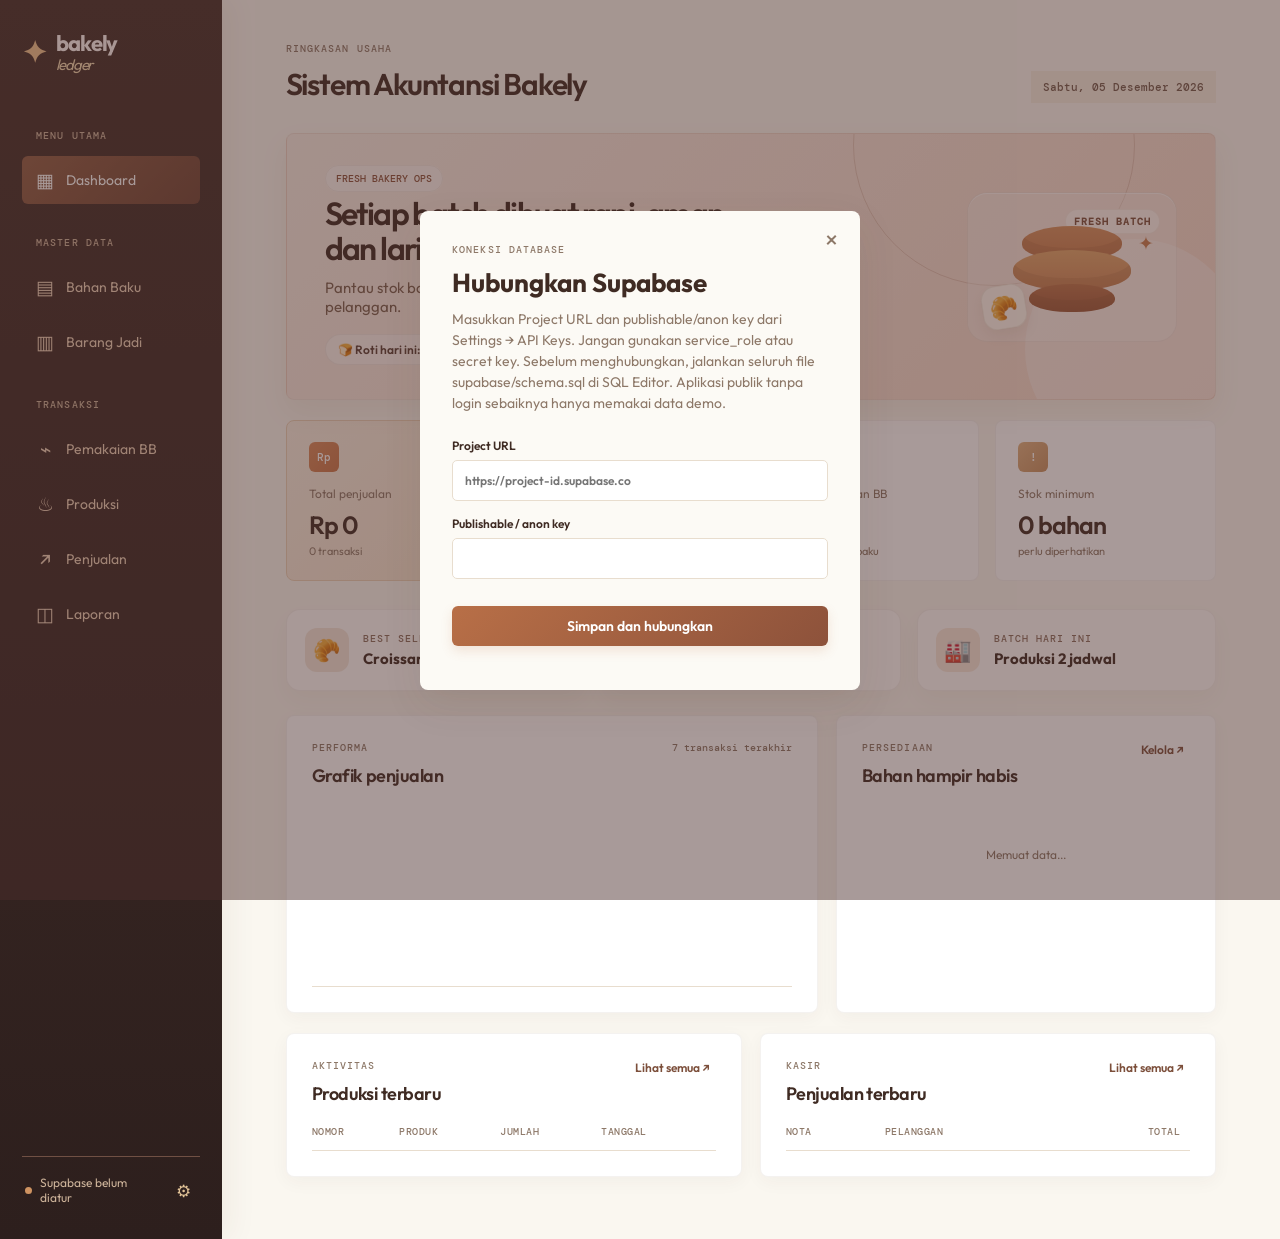
==== commit 6efc9302: "Improve Supabase connection and export sales reports Test Supabase access before saving connection s" ====
--- a/frontend/index.html
+++ b/frontend/index.html
@@ -5,7 +5,7 @@
   <title>Bakely | Sistem Akuntansi Bakery</title>
   <link rel="preconnect" href="https://fonts.googleapis.com"><link rel="preconnect" href="https://fonts.gstatic.com" crossorigin>
   <link href="https://fonts.googleapis.com/css2?family=DM+Mono:wght@400;500&family=Outfit:wght@400;500;600;700&display=swap" rel="stylesheet">
-  <link rel="stylesheet" href="styles.css?v=20260928-8">
+  <link rel="stylesheet" href="styles.css?v=20261012-1">
 </head>
 <body>
   <div class="shell">
@@ -109,6 +109,7 @@
           <section class="panel">
             <div class="panel-heading">
               <div><p class="eyebrow">Ringkasan</p><h3>Penjualan terakhir</h3></div>
+              <button class="text-button" id="export-sales" type="button">Unduh CSV ↓</button>
             </div>
             <div class="table-wrap">
               <table>
@@ -133,12 +134,12 @@
       </section>
     </main>
   </div>
-  <div class="modal-backdrop" id="settings-modal"><form class="modal action-form" id="settings-form"><button type="button" class="close-button" data-close-modal>×</button><p class="eyebrow">Koneksi database</p><h2>Hubungkan Supabase</h2><p class="modal-copy">Tidak perlu email atau login. Masukkan Project URL dan publishable/anon key, bukan service_role atau secret key. Karena link aplikasi publik tanpa login, gunakan database demo dan jangan simpan data pelanggan sungguhan.</p><label>Project URL<input id="supabase-url" type="url" placeholder="https://project-id.supabase.co" required></label><label>Publishable / anon key<input id="supabase-key" type="text" autocomplete="off" required></label><button class="primary-button" type="submit">Simpan dan hubungkan</button><p class="form-message"></p></form></div>
+  <div class="modal-backdrop" id="settings-modal"><form class="modal action-form" id="settings-form"><button type="button" class="close-button" data-close-modal>×</button><p class="eyebrow">Koneksi database</p><h2>Hubungkan Supabase</h2><p class="modal-copy">Masukkan Project URL dan publishable/anon key dari Settings → API Keys. Jangan gunakan service_role atau secret key. Sebelum menghubungkan, jalankan seluruh file supabase/schema.sql di SQL Editor. Aplikasi publik tanpa login sebaiknya hanya memakai data demo.</p><label>Project URL<input id="supabase-url" type="url" placeholder="https://project-id.supabase.co" required></label><label>Publishable / anon key<input id="supabase-key" type="text" autocomplete="off" required></label><button class="primary-button" type="submit">Simpan dan hubungkan</button><p class="form-message" role="alert"></p></form></div>
   <div class="modal-backdrop" id="material-modal"><form class="modal action-form"><button type="button" class="close-button" data-close-modal>×</button><p class="eyebrow">Master bahan</p><h2 id="material-modal-title">Tambah bahan baku</h2><input id="material-id" type="hidden"><label>Nama bahan<input id="material-name" required></label><div class="form-grid"><label>Satuan<input id="material-unit" value="kg" required></label><label>Stok awal<input id="material-stock" type="number" min="0" step="0.01" required></label><label>Stok minimum<input id="material-minimum" type="number" min="0" step="0.01" required></label><label>Harga satuan<input id="material-price" type="number" min="0" required></label></div><button class="primary-button" type="submit">Simpan bahan</button><p class="form-message"></p></form></div>
   <div class="modal-backdrop" id="product-modal"><form class="modal action-form"><button type="button" class="close-button" data-close-modal>×</button><p class="eyebrow">Master barang jadi</p><h2 id="product-modal-title">Tambah barang jadi</h2><input id="product-id" type="hidden"><label>Kode produk<input id="product-code" required></label><label>Nama produk<input id="product-name" required></label><div class="form-grid"><label>Harga jual<input id="product-price" type="number" min="0" required></label><label>Stok awal<input id="product-stock" type="number" min="0" required></label><label>Satuan<input id="product-unit" value="pcs" required></label></div><button class="primary-button" type="submit">Simpan produk</button><p class="form-message"></p></form></div>
   <div class="modal-backdrop" id="production-modal"><form class="modal action-form"><button type="button" class="close-button" data-close-modal>×</button><p class="eyebrow">Dapur produksi</p><h2>Catat produksi</h2><label>Nomor produksi<input id="production-number" required></label><label>Barang jadi<select id="production-product" required></select></label><label>Jumlah produksi<input id="production-amount" type="number" min="1" required></label><label>Catatan<input id="production-note"></label><div class="usage-box"><div class="panel-heading"><strong>Pemakaian bahan baku</strong><button class="text-button" type="button" id="add-usage">＋ Tambah baris</button></div><div id="usage-fields"></div></div><button class="primary-button" type="submit">Simpan produksi</button><p class="form-message"></p></form></div>
   <div class="modal-backdrop" id="sale-modal"><form class="modal action-form"><button type="button" class="close-button" data-close-modal>×</button><p class="eyebrow">Kasir</p><h2>Catat penjualan</h2><label>Nomor nota<input id="sale-number" required></label><label>Pelanggan<input id="sale-customer" value="Umum" required></label><div class="usage-box"><div class="panel-heading"><strong>Barang terjual</strong><button class="text-button" type="button" id="add-sale-item">＋ Tambah baris</button></div><div id="sale-fields"></div></div><button class="primary-button" type="submit">Simpan penjualan</button><p class="form-message"></p></form></div>
   <div class="modal-backdrop" id="sale-detail-modal"><div class="modal"><button type="button" class="close-button" data-close-modal>×</button><p class="eyebrow">Detail transaksi</p><h2 id="detail-sale-number">Detail penjualan</h2><p id="detail-sale-meta" class="modal-copy"></p><div class="table-wrap"><table><thead><tr><th>Produk</th><th>Qty</th><th>Harga</th><th class="align-right">Subtotal</th></tr></thead><tbody id="sale-detail-table"></tbody></table></div><div class="detail-total"><span>Total</span><strong id="detail-sale-total">Rp 0</strong></div></div></div>
-  <div class="toast" id="toast"></div><script src="app.js?v=20260928-8"></script>
+  <div class="toast" id="toast"></div><script src="app.js?v=20261012-1"></script>
 </body>
 </html>
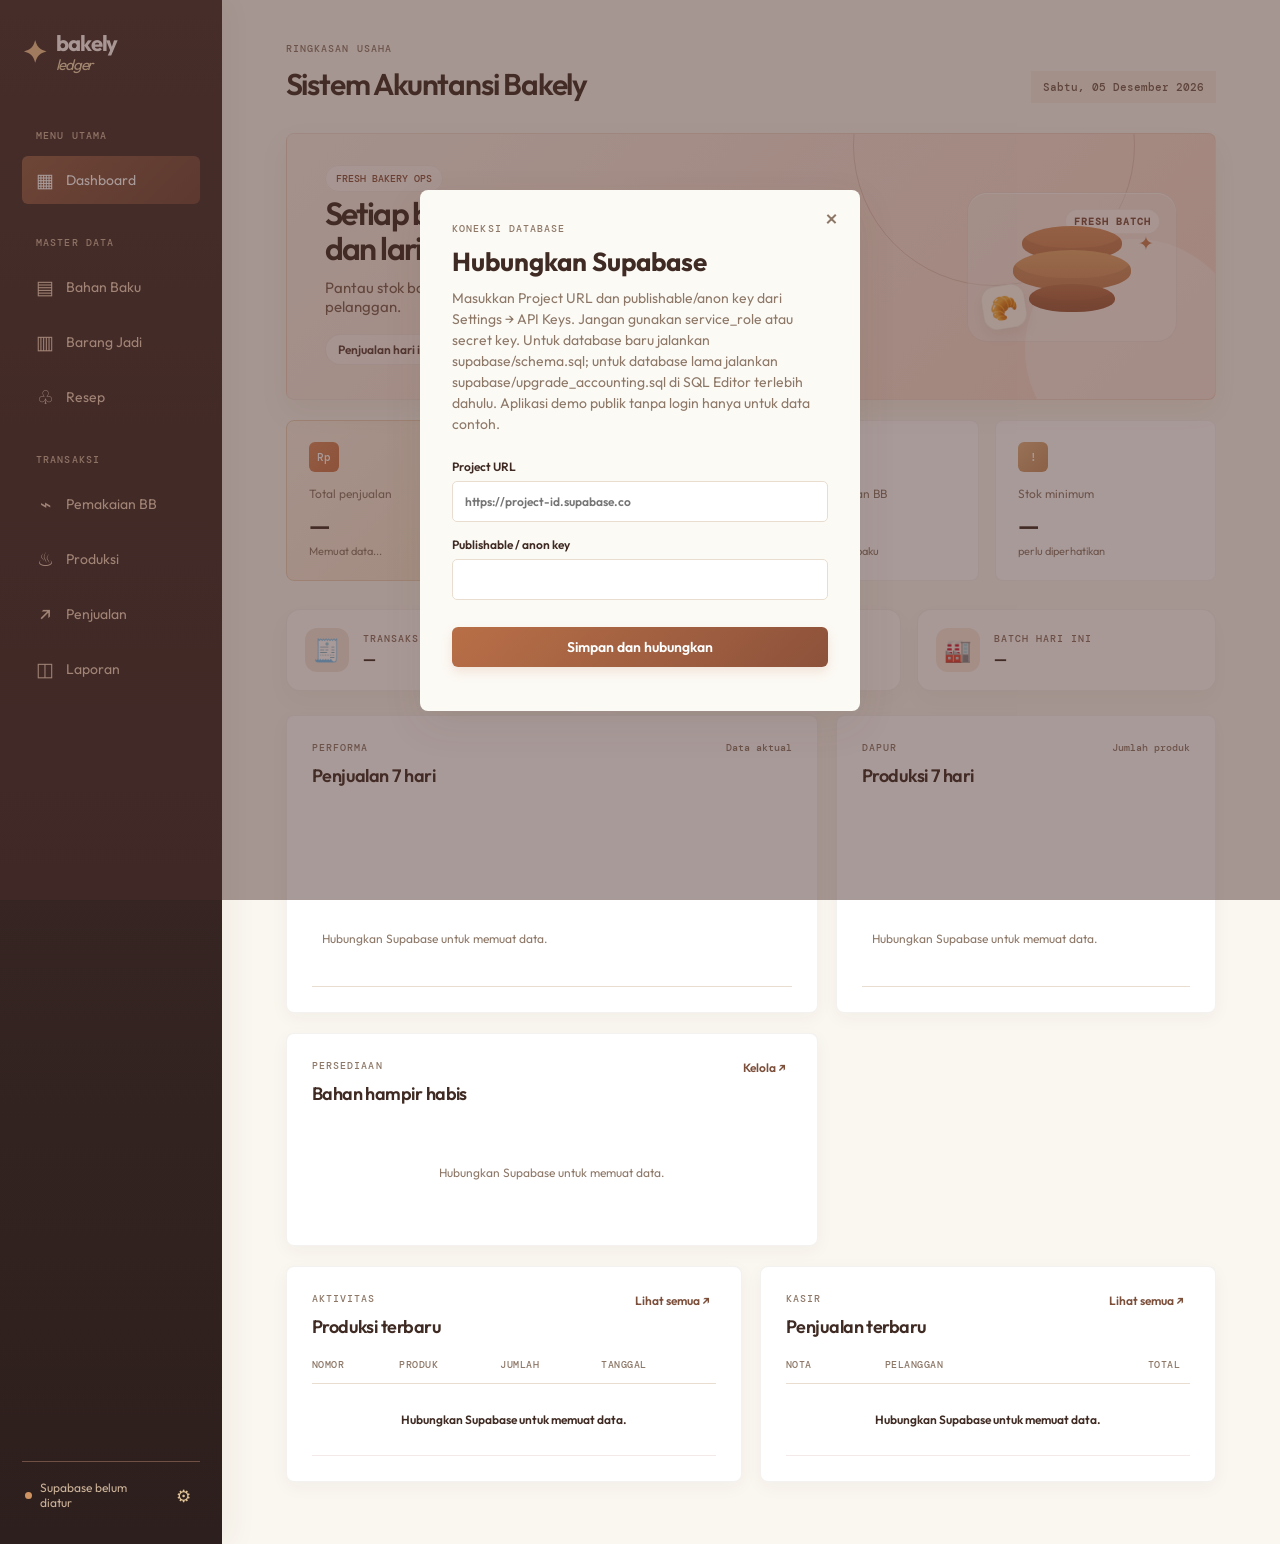
==== commit b205d7d3: "Add recipe-driven production and accounting reports Connect dashboard and period reports to live sal" ====
--- a/frontend/index.html
+++ b/frontend/index.html
@@ -5,7 +5,7 @@
   <title>Bakely | Sistem Akuntansi Bakery</title>
   <link rel="preconnect" href="https://fonts.googleapis.com"><link rel="preconnect" href="https://fonts.gstatic.com" crossorigin>
   <link href="https://fonts.googleapis.com/css2?family=DM+Mono:wght@400;500&family=Outfit:wght@400;500;600;700&display=swap" rel="stylesheet">
-  <link rel="stylesheet" href="styles.css?v=20261012-1">
+  <link rel="stylesheet" href="styles.css?v=20261012-3">
 </head>
 <body>
   <div class="shell">
@@ -14,7 +14,7 @@
       <p class="eyebrow">Menu utama</p>
       <nav class="nav-group"><button class="nav-item active" data-view="dashboard"><span>▦</span> Dashboard</button></nav>
       <p class="eyebrow nav-label">Master data</p>
-      <nav class="nav-group"><button class="nav-item" data-view="bahan"><span>▤</span> Bahan Baku</button><button class="nav-item" data-view="produk"><span>▥</span> Barang Jadi</button></nav>
+      <nav class="nav-group"><button class="nav-item" data-view="bahan"><span>▤</span> Bahan Baku</button><button class="nav-item" data-view="produk"><span>▥</span> Barang Jadi</button><button class="nav-item" data-view="resep"><span>♧</span> Resep</button></nav>
       <p class="eyebrow nav-label">Transaksi</p>
       <nav class="nav-group"><button class="nav-item" data-view="pemakaian"><span>⌁</span> Pemakaian BB</button><button class="nav-item" data-view="produksi"><span>♨</span> Produksi</button><button class="nav-item" data-view="penjualan"><span>↗</span> Penjualan</button><button class="nav-item" data-view="laporan"><span>◫</span> Laporan</button></nav>
       <div class="sidebar-foot"><span class="status-dot"></span><span id="connection-label">Menghubungkan...</span><button id="settings-button" title="Lihat koneksi">⚙</button></div>
@@ -30,8 +30,8 @@
             <h2>Setiap batch dibuat rapi, aman, dan laris.</h2>
             <p>Pantau stok bahan, produksi hari ini, sampai penjualan yang siap dibawa pelanggan.</p>
             <div class="hero-meta">
-              <span>🍞 Roti hari ini: 128 pcs</span>
-              <span>⏱ Jam buka: 07:00</span>
+              <span>Penjualan hari ini: <strong id="hero-sales-today">Memuat...</strong></span>
+              <span>Produksi hari ini: <strong id="hero-production-today">Memuat...</strong></span>
             </div>
           </div>
           <div class="hero-visual">
@@ -45,28 +45,29 @@
         </div>
 
         <div class="metric-grid">
-          <article class="metric-card accent" data-view-link="penjualan"><div class="metric-icon">Rp</div><p>Total penjualan</p><strong id="sales-total">Rp 0</strong><small id="sales-count">0 transaksi</small></article>
-          <article class="metric-card" data-view-link="produk"><div class="metric-icon mint">▥</div><p>Barang jadi tersedia</p><strong id="finished-total">0 pcs</strong><small id="product-count">0 produk aktif</small></article>
-          <article class="metric-card" data-view-link="bahan"><div class="metric-icon blue">▤</div><p>Nilai persediaan BB</p><strong id="inventory-total">Rp 0</strong><small>nilai stok bahan baku</small></article>
-          <article class="metric-card" data-view-link="bahan"><div class="metric-icon peach">!</div><p>Stok minimum</p><strong id="low-stock-count">0 bahan</strong><small>perlu diperhatikan</small></article>
+          <article class="metric-card accent" data-view-link="penjualan"><div class="metric-icon">Rp</div><p>Total penjualan</p><strong id="sales-total">—</strong><small id="sales-count">Memuat data...</small></article>
+          <article class="metric-card" data-view-link="produk"><div class="metric-icon mint">▥</div><p>Barang jadi tersedia</p><strong id="finished-total">—</strong><small id="product-count">Memuat data...</small></article>
+          <article class="metric-card" data-view-link="bahan"><div class="metric-icon blue">▤</div><p>Nilai persediaan BB</p><strong id="inventory-total">—</strong><small>nilai stok bahan baku</small></article>
+          <article class="metric-card" data-view-link="bahan"><div class="metric-icon peach">!</div><p>Stok minimum</p><strong id="low-stock-count">—</strong><small>perlu diperhatikan</small></article>
         </div>
 
         <div class="feature-strip">
-          <article class="feature-card warm" data-view-link="produk">
-            <span class="feature-icon">🥐</span>
-            <div><p>Best seller</p><strong>Croissant Butter</strong></div>
+          <article class="feature-card warm" data-view-link="penjualan">
+            <span class="feature-icon">🧾</span>
+            <div><p>Transaksi hari ini</p><strong id="today-sales-count">Memuat...</strong></div>
           </article>
           <article class="feature-card soft" data-view-link="bahan">
             <span class="feature-icon">📦</span>
-            <div><p>Stok kritis</p><strong>3 bahan butuh cek</strong></div>
+            <div><p>Stok kritis</p><strong id="feature-low-stock">Memuat...</strong></div>
           </article>
           <article class="feature-card mint" data-view-link="produksi">
             <span class="feature-icon">🏭</span>
-            <div><p>Batch hari ini</p><strong>Produksi 2 jadwal</strong></div>
+            <div><p>Batch hari ini</p><strong id="feature-production-count">Memuat...</strong></div>
           </article>
         </div>
 
-        <div class="dashboard-grid"><section class="panel chart-panel"><div class="panel-heading"><div><p class="eyebrow">Performa</p><h3>Grafik penjualan</h3></div><span class="period-label">7 transaksi terakhir</span></div><div class="bar-chart" id="sales-chart"></div></section><section class="panel"><div class="panel-heading"><div><p class="eyebrow">Persediaan</p><h3>Bahan hampir habis</h3></div><button class="text-button" data-view-link="bahan">Kelola ↗</button></div><div id="low-stock-list" class="stock-list"><p class="empty-state">Memuat data...</p></div></section></div>
+        <div class="dashboard-grid"><section class="panel chart-panel"><div class="panel-heading"><div><p class="eyebrow">Performa</p><h3>Penjualan 7 hari</h3></div><span class="period-label">Data aktual</span></div><div class="bar-chart" id="sales-chart"></div></section><section class="panel chart-panel"><div class="panel-heading"><div><p class="eyebrow">Dapur</p><h3>Produksi 7 hari</h3></div><span class="period-label">Jumlah produk</span></div><div class="bar-chart" id="production-chart"></div></section></div>
+        <div class="dashboard-grid"><section class="panel"><div class="panel-heading"><div><p class="eyebrow">Persediaan</p><h3>Bahan hampir habis</h3></div><button class="text-button" data-view-link="bahan">Kelola ↗</button></div><div id="low-stock-list" class="stock-list"><p class="empty-state">Memuat data...</p></div></section></div>
         <div class="dashboard-grid lower-grid"><section class="panel"><div class="panel-heading"><div><p class="eyebrow">Aktivitas</p><h3>Produksi terbaru</h3></div><button class="text-button" data-view-link="produksi">Lihat semua ↗</button></div><div class="table-wrap"><table><thead><tr><th>Nomor</th><th>Produk</th><th>Jumlah</th><th>Tanggal</th></tr></thead><tbody id="recent-production"></tbody></table></div></section><section class="panel"><div class="panel-heading"><div><p class="eyebrow">Kasir</p><h3>Penjualan terbaru</h3></div><button class="text-button" data-view-link="penjualan">Lihat semua ↗</button></div><div class="table-wrap"><table><thead><tr><th>Nota</th><th>Pelanggan</th><th class="align-right">Total</th></tr></thead><tbody id="recent-sales"></tbody></table></div></section></div>
       </section>
 
@@ -74,7 +75,9 @@
       <section id="produk-view" class="view"><div class="section-heading"><div><p class="eyebrow">Master data</p><h2>Barang jadi</h2></div><button class="primary-button" data-open="product-modal">＋ Tambah produk</button></div><section class="panel"><div class="table-wrap"><table><thead><tr><th>Kode</th><th>Nama produk</th><th>Harga jual</th><th>Stok</th><th>Status</th><th></th></tr></thead><tbody id="product-table"></tbody></table></div></section></section>
       <section id="pemakaian-view" class="view"><div class="section-heading"><div><p class="eyebrow">Transaksi</p><h2>Pemakaian bahan baku</h2></div><button class="primary-button" data-view-link="produksi">＋ Catat bersama produksi</button></div><section class="panel"><div class="table-wrap"><table><thead><tr><th>Produksi</th><th>Bahan baku</th><th>Jumlah terpakai</th><th>Tanggal</th></tr></thead><tbody id="usage-table"></tbody></table></div></section></section>
       <section id="produksi-view" class="view"><div class="section-heading"><div><p class="eyebrow">Transaksi</p><h2>Produksi</h2></div><button class="primary-button" data-open="production-modal">＋ Catat produksi</button></div><section class="panel"><div class="table-wrap"><table><thead><tr><th>Nomor</th><th>Barang jadi</th><th>Jumlah</th><th>Tanggal</th><th>Catatan</th></tr></thead><tbody id="production-table"></tbody></table></div></section></section>
-      <section id="penjualan-view" class="view"><div class="section-heading"><div><p class="eyebrow">Transaksi</p><h2>Penjualan</h2></div><button class="primary-button" data-open="sale-modal">＋ Catat penjualan</button></div><section class="panel"><div class="table-wrap"><table><thead><tr><th>Nota</th><th>Pelanggan</th><th>Tanggal</th><th>Status</th><th class="align-right">Total</th></tr></thead><tbody id="sales-table"></tbody></table></div></section></section>
+      <section id="penjualan-view" class="view"><div class="section-heading"><div><p class="eyebrow">Transaksi</p><h2>Penjualan</h2></div><button class="primary-button" data-open="sale-modal">＋ Catat penjualan</button></div><section class="panel"><div class="table-wrap"><table><thead><tr><th>Nota</th><th>Pelanggan</th><th>Tanggal</th><th>Status</th><th class="align-right">Total</th><th></th></tr></thead><tbody id="sales-table"></tbody></table></div></section></section>
+
+      <section id="resep-view" class="view"><div class="section-heading"><div><p class="eyebrow">Dapur</p><h2>Resep produk</h2></div><button class="primary-button" data-open="recipe-modal">＋ Tambah resep</button></div><section class="panel"><div class="table-wrap"><table><thead><tr><th>Produk</th><th>Bahan baku</th><th>Kebutuhan per produk</th><th></th></tr></thead><tbody id="recipe-table"></tbody></table></div></section></section>
 
       <section id="laporan-view" class="view">
         <div class="section-heading">
@@ -82,34 +85,43 @@
           <button class="primary-button" type="button" data-view-link="penjualan">Lihat penjualan</button>
         </div>
 
+        <div class="report-filters panel">
+          <label>Dari tanggal<input id="report-start" type="date"></label>
+          <label>Sampai tanggal<input id="report-end" type="date"></label>
+          <label class="search-label">Cari nota / pelanggan<input id="report-search" type="search" placeholder="Cari..."></label>
+          <button class="primary-button" id="apply-report-filters" type="button">Terapkan filter</button>
+          <button class="text-button" id="clear-report-filters" type="button">Reset</button>
+        </div>
+
         <div class="report-grid">
           <article class="report-card accent" data-view-link="penjualan">
             <p>Total penjualan</p>
-            <strong id="report-sales-total">Rp 0</strong>
-            <small id="report-sales-count-detail">0 transaksi</small>
+            <strong id="report-sales-total">—</strong>
+            <small id="report-sales-count-detail">Memuat data...</small>
           </article>
           <article class="report-card" data-view-link="produksi">
             <p>Produksi</p>
-            <strong id="report-production-total">0 pcs</strong>
-            <small id="report-production-count">0 batch</small>
+            <strong id="report-production-total">—</strong>
+            <small id="report-production-count">Memuat data...</small>
           </article>
           <article class="report-card" data-view-link="bahan">
             <p>Stok kritis</p>
-            <strong id="report-low-stock-total">0 bahan</strong>
+            <strong id="report-low-stock-total">—</strong>
             <small>perlu restock</small>
           </article>
           <article class="report-card" data-view-link="produk">
             <p>Barang siap jual</p>
-            <strong id="report-ready-product-total">0 pcs</strong>
-            <small id="report-ready-product-label">stok tersedia</small>
+            <strong id="report-ready-product-total">—</strong>
+            <small id="report-ready-product-label">Memuat data...</small>
           </article>
+          <article class="report-card"><p>Estimasi HPP terjual</p><strong id="report-cogs-total">Belum tersedia</strong><small id="report-gross-profit">HPP perlu resep/biaya produksi</small></article>
         </div>
 
         <div class="report-panels">
           <section class="panel">
             <div class="panel-heading">
               <div><p class="eyebrow">Ringkasan</p><h3>Penjualan terakhir</h3></div>
-              <button class="text-button" id="export-sales" type="button">Unduh CSV ↓</button>
+              <div class="button-group"><button class="text-button" id="export-sales" type="button">Unduh penjualan CSV ↓</button><button class="text-button" id="export-production" type="button">Unduh produksi CSV ↓</button></div>
             </div>
             <div class="table-wrap">
               <table>
@@ -131,15 +143,21 @@
             </div>
           </section>
         </div>
+        <div class="report-panels report-panels-secondary">
+          <section class="panel"><div class="panel-heading"><div><p class="eyebrow">Produksi &amp; HPP</p><h3>Biaya produksi</h3></div></div><div class="table-wrap"><table><thead><tr><th>Nomor</th><th>Produk</th><th>Jumlah</th><th>Biaya total</th><th>HPP/unit</th></tr></thead><tbody id="report-production-table"></tbody></table></div></section>
+          <section class="panel"><div class="panel-heading"><div><p class="eyebrow">Audit stok</p><h3>Mutasi bahan dan produk</h3></div><button class="text-button" id="export-inventory" type="button">Unduh CSV ↓</button></div><div class="table-wrap"><table><thead><tr><th>Waktu</th><th>Item</th><th>Jenis</th><th>Perubahan</th><th>Catatan</th></tr></thead><tbody id="report-movements-table"></tbody></table></div></section>
+        </div>
       </section>
     </main>
   </div>
-  <div class="modal-backdrop" id="settings-modal"><form class="modal action-form" id="settings-form"><button type="button" class="close-button" data-close-modal>×</button><p class="eyebrow">Koneksi database</p><h2>Hubungkan Supabase</h2><p class="modal-copy">Masukkan Project URL dan publishable/anon key dari Settings → API Keys. Jangan gunakan service_role atau secret key. Sebelum menghubungkan, jalankan seluruh file supabase/schema.sql di SQL Editor. Aplikasi publik tanpa login sebaiknya hanya memakai data demo.</p><label>Project URL<input id="supabase-url" type="url" placeholder="https://project-id.supabase.co" required></label><label>Publishable / anon key<input id="supabase-key" type="text" autocomplete="off" required></label><button class="primary-button" type="submit">Simpan dan hubungkan</button><p class="form-message" role="alert"></p></form></div>
+  <div class="modal-backdrop" id="settings-modal"><form class="modal action-form" id="settings-form"><button type="button" class="close-button" data-close-modal>×</button><p class="eyebrow">Koneksi database</p><h2>Hubungkan Supabase</h2><p class="modal-copy">Masukkan Project URL dan publishable/anon key dari Settings → API Keys. Jangan gunakan service_role atau secret key. Untuk database baru jalankan supabase/schema.sql; untuk database lama jalankan supabase/upgrade_accounting.sql di SQL Editor terlebih dahulu. Aplikasi demo publik tanpa login hanya untuk data contoh.</p><label>Project URL<input id="supabase-url" type="url" placeholder="https://project-id.supabase.co" required></label><label>Publishable / anon key<input id="supabase-key" type="text" autocomplete="off" required></label><button class="primary-button" type="submit">Simpan dan hubungkan</button><p class="form-message" role="alert"></p></form></div>
   <div class="modal-backdrop" id="material-modal"><form class="modal action-form"><button type="button" class="close-button" data-close-modal>×</button><p class="eyebrow">Master bahan</p><h2 id="material-modal-title">Tambah bahan baku</h2><input id="material-id" type="hidden"><label>Nama bahan<input id="material-name" required></label><div class="form-grid"><label>Satuan<input id="material-unit" value="kg" required></label><label>Stok awal<input id="material-stock" type="number" min="0" step="0.01" required></label><label>Stok minimum<input id="material-minimum" type="number" min="0" step="0.01" required></label><label>Harga satuan<input id="material-price" type="number" min="0" required></label></div><button class="primary-button" type="submit">Simpan bahan</button><p class="form-message"></p></form></div>
+  <div class="modal-backdrop" id="restock-modal"><form class="modal action-form"><button type="button" class="close-button" data-close-modal>×</button><p class="eyebrow">Persediaan masuk</p><h2>Tambah stok</h2><input id="restock-material-id" type="hidden"><p id="restock-material-name" class="modal-copy"></p><label>Jumlah masuk<input id="restock-amount" type="number" min="0.01" step="0.01" required></label><label>Catatan / pemasok<input id="restock-note" placeholder="Opsional"></label><button class="primary-button" type="submit">Catat stok masuk</button><p class="form-message"></p></form></div>
   <div class="modal-backdrop" id="product-modal"><form class="modal action-form"><button type="button" class="close-button" data-close-modal>×</button><p class="eyebrow">Master barang jadi</p><h2 id="product-modal-title">Tambah barang jadi</h2><input id="product-id" type="hidden"><label>Kode produk<input id="product-code" required></label><label>Nama produk<input id="product-name" required></label><div class="form-grid"><label>Harga jual<input id="product-price" type="number" min="0" required></label><label>Stok awal<input id="product-stock" type="number" min="0" required></label><label>Satuan<input id="product-unit" value="pcs" required></label></div><button class="primary-button" type="submit">Simpan produk</button><p class="form-message"></p></form></div>
-  <div class="modal-backdrop" id="production-modal"><form class="modal action-form"><button type="button" class="close-button" data-close-modal>×</button><p class="eyebrow">Dapur produksi</p><h2>Catat produksi</h2><label>Nomor produksi<input id="production-number" required></label><label>Barang jadi<select id="production-product" required></select></label><label>Jumlah produksi<input id="production-amount" type="number" min="1" required></label><label>Catatan<input id="production-note"></label><div class="usage-box"><div class="panel-heading"><strong>Pemakaian bahan baku</strong><button class="text-button" type="button" id="add-usage">＋ Tambah baris</button></div><div id="usage-fields"></div></div><button class="primary-button" type="submit">Simpan produksi</button><p class="form-message"></p></form></div>
+  <div class="modal-backdrop" id="production-modal"><form class="modal action-form"><button type="button" class="close-button" data-close-modal>×</button><p class="eyebrow">Dapur produksi</p><h2>Catat produksi</h2><label>Nomor produksi<input id="production-number" required></label><label>Barang jadi<select id="production-product" required></select></label><label>Jumlah produksi<input id="production-amount" type="number" min="0.01" step="0.01" required></label><div class="form-grid"><label>Tenaga kerja langsung<input id="production-labor" type="number" min="0" step="1" value="0"></label><label>Biaya overhead<input id="production-overhead" type="number" min="0" step="1" value="0"></label></div><label>Catatan<input id="production-note"></label><div class="usage-box"><div class="panel-heading"><strong>Pemakaian bahan baku</strong><button class="text-button" type="button" id="add-usage">＋ Tambah baris</button></div><div id="usage-fields"></div><small id="recipe-hint" class="form-hint"></small></div><button class="primary-button" type="submit">Simpan produksi</button><p class="form-message"></p></form></div>
   <div class="modal-backdrop" id="sale-modal"><form class="modal action-form"><button type="button" class="close-button" data-close-modal>×</button><p class="eyebrow">Kasir</p><h2>Catat penjualan</h2><label>Nomor nota<input id="sale-number" required></label><label>Pelanggan<input id="sale-customer" value="Umum" required></label><div class="usage-box"><div class="panel-heading"><strong>Barang terjual</strong><button class="text-button" type="button" id="add-sale-item">＋ Tambah baris</button></div><div id="sale-fields"></div></div><button class="primary-button" type="submit">Simpan penjualan</button><p class="form-message"></p></form></div>
   <div class="modal-backdrop" id="sale-detail-modal"><div class="modal"><button type="button" class="close-button" data-close-modal>×</button><p class="eyebrow">Detail transaksi</p><h2 id="detail-sale-number">Detail penjualan</h2><p id="detail-sale-meta" class="modal-copy"></p><div class="table-wrap"><table><thead><tr><th>Produk</th><th>Qty</th><th>Harga</th><th class="align-right">Subtotal</th></tr></thead><tbody id="sale-detail-table"></tbody></table></div><div class="detail-total"><span>Total</span><strong id="detail-sale-total">Rp 0</strong></div></div></div>
-  <div class="toast" id="toast"></div><script src="app.js?v=20261012-1"></script>
+  <div class="modal-backdrop" id="recipe-modal"><form class="modal action-form"><button type="button" class="close-button" data-close-modal>×</button><p class="eyebrow">Kalkulasi produksi</p><h2>Atur resep</h2><label>Produk<select id="recipe-product" required></select></label><p class="modal-copy">Masukkan kebutuhan bahan untuk satu produk. Produksi akan mengalikan jumlah ini secara otomatis.</p><div class="usage-box"><div class="panel-heading"><strong>Bahan dan takaran</strong><button class="text-button" type="button" id="add-recipe-item">＋ Tambah baris</button></div><div id="recipe-fields"></div></div><button class="primary-button" type="submit">Simpan resep</button><p class="form-message"></p></form></div>
+  <div class="toast" id="toast"></div><script src="app.js?v=20261012-4"></script>
 </body>
 </html>
--- a/frontend/styles.css
+++ b/frontend/styles.css
@@ -36,12 +36,29 @@
 .report-card strong{display:block;color:#2f221d;font-size:26px;letter-spacing:-.04em;margin-bottom:5px}
 .report-card small{color:#7a604f}
 .report-panels{display:grid;grid-template-columns:1.2fr 1fr;gap:18px}
+.report-grid{grid-template-columns:repeat(5,minmax(0,1fr))}
+.report-filters{display:grid;grid-template-columns:1fr 1fr 2fr auto auto;align-items:end;gap:12px;margin:18px 0;padding:18px}
+.report-filters label{display:block;font-size:11px;font-weight:600;color:var(--muted)}
+.report-filters input{display:block;width:100%;margin-top:6px;padding:10px;border:1px solid var(--line);border-radius:5px;background:#fff;color:var(--ink)}
+.report-filters .primary-button{white-space:nowrap}
+.button-group{display:flex;flex-wrap:wrap;gap:8px}
+.button-group .text-button{padding:7px 0}
+.report-panels-secondary{margin-top:18px}
+.report-filters+.report-grid .report-card{cursor:default}
+.bar-production{background:linear-gradient(180deg,#93a77d,#718b62)}
+.form-hint{display:block;color:var(--muted);margin-top:10px;line-height:1.5}
+.row-actions [data-cancel-sale]{color:#a03d42}
+.row-actions [data-cancel-sale]:hover{text-decoration:underline}
+button:disabled{opacity:.6;cursor:wait}
 
 @media(max-width:900px){
   .hero-strip{flex-direction:column;align-items:flex-start;gap:20px}
   .hero-visual{width:100%;max-width:240px}
   .feature-strip,.report-grid,.report-panels{grid-template-columns:1fr}
+  .report-filters{grid-template-columns:1fr 1fr}
+  .report-filters .search-label{grid-column:1/-1}
 }
+@media(max-width:560px){.report-filters{grid-template-columns:1fr}.report-filters .search-label{grid-column:auto}.report-filters .primary-button{text-align:center}.panel-heading{gap:10px;flex-wrap:wrap}.button-group{justify-content:flex-start}}
 
 .sidebar{background:linear-gradient(180deg,#422d28 0%,#2d1f1d 100%)}
 .brand-mark{color:#f1c38d}
